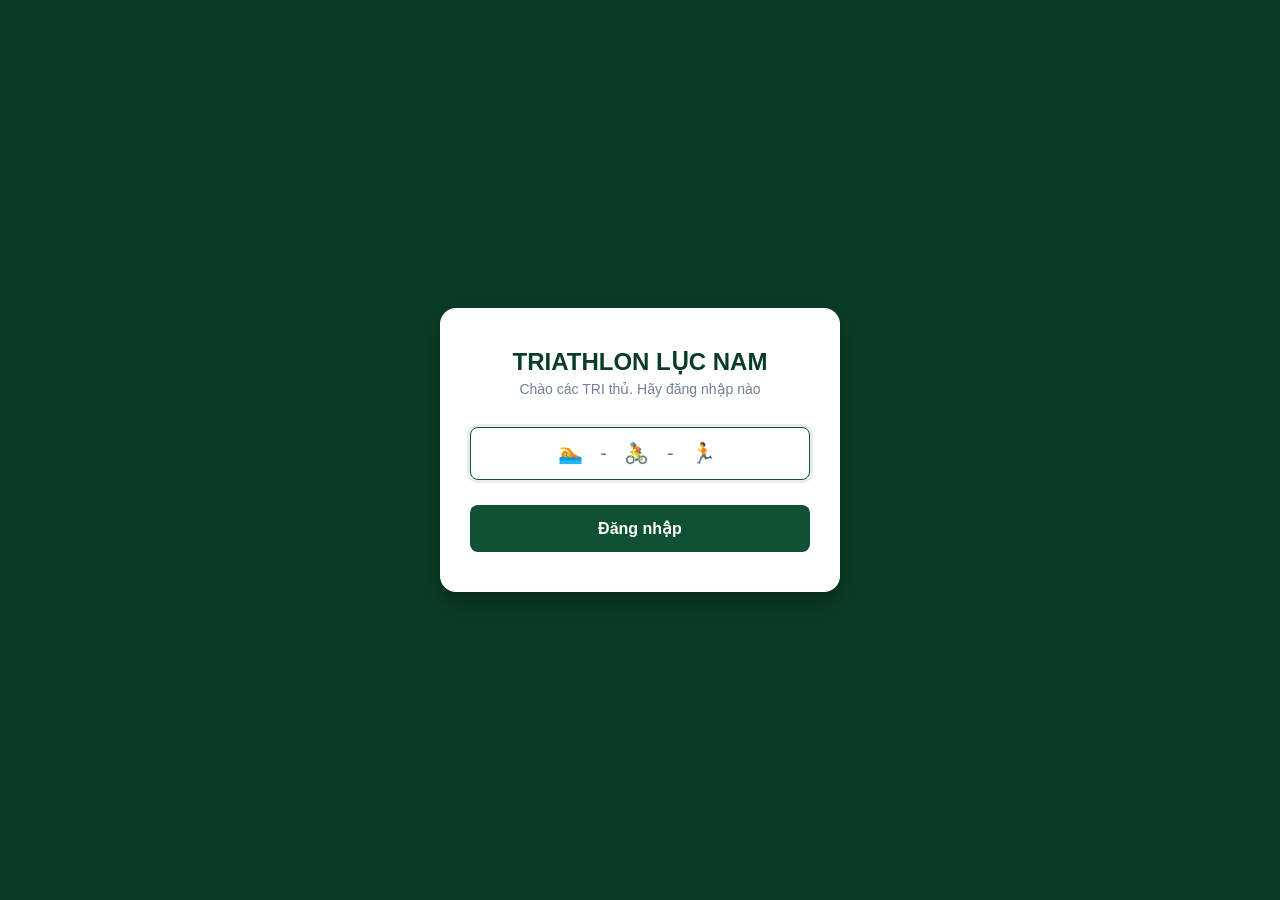
==== admin.html @ 83438c68 "Update admin.html" ====
<!DOCTYPE html>
<html lang="vi">
<head>
    <meta charset="UTF-8">
    <meta name="viewport" content="width=device-width, initial-scale=1.0, maximum-scale=1.0, user-scalable=no">
    <title>Admin Portal - TRIATHLON LỤC NAM</title>
    <link rel="preconnect" href="https://fonts.googleapis.com">
    <link rel="preconnect" href="https://fonts.gstatic.com" crossorigin>
    <link href="https://fonts.googleapis.com/css2?family=Inter:wght@400;500;600;700&display=swap" rel="stylesheet">
    <link rel="stylesheet" href="https://cdnjs.cloudflare.com/ajax/libs/font-awesome/6.4.0/css/all.min.css">
    <link rel="stylesheet" href="css/admin.css">
</head>
<body>

    <div class="app-container animate-fade-in">
        
        <!-- HEADER CỐ ĐỊNH -->
        <header class="app-header">
            <div class="header-left">
                <img src="avatars/TRILN.png" alt="Logo" class="mini-logo">
                <span class="brand-name">TRIATHLON LỤC NAM</span>
            </div>
        </header>

        <main class="app-content">
            
            <div class="admin-card">
                <img src="https://ui-avatars.com/api/?name=Admin&background=0F5132&color=fff&rounded=true" alt="Admin Profile" class="admin-card-avatar" id="adminCardAvatar">
                <div class="admin-card-info">
                    <h3 id="adminName">Đang tải...</h3>
                    <p id="adminCode">Mã số: --</p>
                    <p class="admin-card-date"><i class="fa-solid fa-calendar-day"></i> Ngày: <span id="currentDate">--/--/----</span></p>
                </div>
            </div>

            <section class="dashboard-section">
                <div class="section-title">Thống Kê Tổng Quan</div>
                <div class="stats-grid">
                    <!-- 3 Thẻ Tổng quan -->
                    <div class="stat-card"><div class="stat-card-header">Thành viên</div><div class="stat-card-body" id="statMembers">--</div></div>
                    <div class="stat-card"><div class="stat-card-header">Hôm nay</div><div class="stat-card-body" id="statActivities">--</div></div>
                    <div class="stat-card"><div class="stat-card-header">Tổng Cups</div><div class="stat-card-body" id="statCups">--</div></div>

                    <!-- 3 Thẻ Môn tập -->
                    <div class="stat-card"><div class="stat-card-header">Tổng Bơi</div><div class="stat-card-body" id="statSwim">-- <span>km</span></div></div>
                    <div class="stat-card"><div class="stat-card-header">Tổng Đạp</div><div class="stat-card-body" id="statBike">-- <span>km</span></div></div>
                    <div class="stat-card"><div class="stat-card-header">Tổng Chạy</div><div class="stat-card-body" id="statRun">-- <span>km</span></div></div>

                    <!-- 3 Thẻ Top -->
                    <div class="stat-card"><div class="stat-card-header">Top Bơi</div><div class="stat-card-body"><div id="topSwimName">--</div><div id="topSwimVal">-- km</div></div></div>
                    <div class="stat-card"><div class="stat-card-header">Top Đạp</div><div class="stat-card-body"><div id="topBikeName">--</div><div id="topBikeVal">-- km</div></div></div>
                    <div class="stat-card"><div class="stat-card-header">Top Chạy</div><div class="stat-card-body"><div id="topRunName">--</div><div id="topRunVal">-- km</div></div></div>
                </div>
            </section>
                       
            

            

            <section class="dashboard-section">
                <div class="section-title">Khu vực quản lý</div>
                <div class="management-buttons">
                    <button class="btn-manage" onclick="toggleModal('modalMembers')">
                        <i class="fa-solid fa-address-book"></i> Quản lý thành viên
                    </button>
                    <button class="btn-manage" onclick="toggleModal('modalAddMember')">
                        <i class="fa-solid fa-user-plus"></i> Thêm thành viên mới
                    </button>
                    <button class="btn-manage" onclick="toggleModal('modalResetPin')">
                        <i class="fa-solid fa-key"></i> Đặt lại mã PIN thành viên
                    </button>
               
                    <button class="btn-manage danger" onclick="alert('Tính năng bảo mật dữ liệu!')">
                        <i class="fa-solid fa-trash-can"></i> Xóa dữ liệu tập luyện
                    </button>
                </div>
            </section>
        </main>
        <!-- Đặt đoạn này ngay trước thẻ đóng </div> của app-container -->
        <div class="logout-wrapper" style="padding: 20px;">
            <button id="logoutBtn" class="btn-logout" style="width: 100%; padding: 12px; background: #FFF5F5; color: #C53030; border: 1px solid #FEB2B2; border-radius: 12px; cursor: pointer;">
                <i class="fa-solid fa-power-off"></i> Đăng xuất hệ thống
            </button>
        </div>
        <div class="bottom-spacer" style="height: 20px;"></div>

        <!-- THANH ĐIỀU HƯỚNG ĐỒNG BỘ -->
        <nav class="bottom-nav">
            <a href="member.html" class="nav-item">
                <i class="fa-solid fa-user"></i>
                <span>Cá nhân</span>
            </a>
            <a href="admin.html" class="nav-item active">
                <i class="fa-solid fa-shield-halved"></i>
                <span>ADMIN</span>
            </a>
            <a href="wall.html" class="nav-item">
                <i class="fa-solid fa-medal"></i>
                <span>Thành tích</span>
            </a>
            <a href="https://docs.google.com/spreadsheets/d/1AWZRIlJTNjbVUdLm4X-oItdpyBzfO6kq/edit?gid=996045951#gid=996045951" class="nav-item" target="_blank">
                <i class="fa-solid fa-chart-line"></i>
                <span>Báo cáo</span>
             </a>
            <a href="ranking.html" class="nav-item">
                <i class="fa-solid fa-trophy"></i>
                <span>Xếp hạng</span>
            </a>  
        </nav>

    </div>

    <div id="modalMembers" class="modal-overlay">
        <div class="modal-box">
            <div class="modal-header">
                <h3>Danh sách thành viên</h3>
                <button onclick="toggleModal('modalMembers')">&times;</button>
            </div>
            <div class="modal-body scrollable">
                <div id="membersContainerList">Đang tải dữ liệu...</div>
            </div>
        </div>
    </div>

    <div id="modalAddMember" class="modal-overlay">
        <div class="modal-box">
            <div class="modal-header">
                <h3>Thêm thành viên</h3>
                <button onclick="toggleModal('modalAddMember')">&times;</button>
            </div>
            <div class="modal-body">
                <form id="addMemberForm" class="admin-form">
                    <div class="form-group">
                        <label>Họ tên thành viên</label>
                        <input type="text" id="addName" name="name" required autocomplete="name" placeholder="Ví dụ: NAM">
                    </div>
                    <div class="form-group">
                        <label>Mã PIN đăng nhập (Số)</label>
                        <input type="password" id="addPin" name="password" required autocomplete="new-password" placeholder="Mật khẩu 6 số">
                    </div>
                    <div class="form-group">
                        <label>Vai trò</label>
                        <select id="addRole">
                            <option value="MEMBER">MEMBER</option>
                            <option value="ADMIN">ADMIN</option>
                        </select>
                    </div>
                    <button type="submit" class="btn-submit-form">Thêm Thành viên</button>
                </form>
            </div>
        </div>
    </div>

    <div id="modalResetPin" class="modal-overlay">
        <div class="modal-box">
            <div class="modal-header">
                <h3>Đặt lại mã PIN</h3>
                <button onclick="toggleModal('modalResetPin')">&times;</button>
            </div>
            <div class="modal-body">
                <form id="resetPinForm" class="admin-form">
                    <input type="text" name="username" style="display:none;" aria-hidden="true" autocomplete="username">
                    
                    <div class="form-group">
                        <label>Chọn thành viên</label>
                        <select id="resetUserSelect" required>
                            <option value="">-- Chọn thành viên --</option>
                        </select>
                    </div>
                    <div class="form-group">
                        <label>Mã PIN bảo mật mới</label>
                        <input type="password" id="resetNewPin" pattern="[0-9]*" inputmode="numeric" required autocomplete="new-password" placeholder="Nhập chuỗi số mới">
                    </div>
                    <button type="submit" class="btn-submit-form">Cập Nhật Mã PIN</button>
                </form>
            </div>
        </div>
    </div>

    <div id="modalEditActivity" class="modal-overlay">
        <div class="modal-box">
            <div class="modal-header">
                <h3>Sửa thành tích</h3>
                <button onclick="toggleModal('modalEditActivity')">&times;</button>
            </div>
            <div class="modal-body">
                <form id="editActivityForm" class="admin-form">
                    <input type="hidden" id="editRowIndex">
                    <div class="form-group"><label>Bơi (m)</label><input type="number" id="editSwim" step="1"></div>
                    <div class="form-group"><label>Đạp (km)</label><input type="number" id="editBike" step="0.01"></div>
                    <div class="form-group"><label>Chạy (km)</label><input type="number" id="editRun" step="0.01"></div>
                    <button type="submit" class="btn-submit-form">Cập Nhật Dữ Liệu</button>
                </form>
            </div>
        </div>
    </div>

    <script src="js/api.js"></script>
    <script src="js/admin.js"></script>
</body>
</html>
---- css/admin.css ----
/* ==========================================================================
   RESET & BIẾN MÀU CHỦ ĐẠO (BRANDING)
   ========================================================================== */
:root {
    --primary: #0F5132;
    --dark: #0A3D25;
    --light: #DFF5E8;
    --white: #FFFFFF;
    --background: #F5F7F6;
    --border: #D9E2DC;
    --text-main: #2D3748;
    --text-muted: #718096;
    --danger: #C53030;
}

* {
    margin: 0;
    padding: 0;
    box-sizing: border-box;
    font-family: 'Inter', sans-serif;
    -webkit-tap-highlight-color: transparent;
}

body {
    background-color: #E5E7EB;
    display: flex;
    justify-content: center;
    min-height: 100vh;
}

/* KHUNG GIẢ LẬP MOBILE APP (MAX 430PX) */
.app-container {
    width: 100%;
    max-width: 430px;
    background-color: var(--background);
    min-height: 100vh;
    display: flex;
    flex-direction: column;
    position: relative;
    box-shadow: 0 0 25px rgba(0, 0, 0, 0.1);
    overflow-x: hidden;
    margin: 0 auto; /* Căn giữa màn hình */
}

/* HEADER CỐ ĐỊNH */
.app-header {
    background-color: var(--dark);
    color: var(--white);
    padding: 16px;
    display: flex;
    justify-content: space-between;
    align-items: center;
    position: sticky;
    top: 0;
    z-index: 100;
}

.header-left {
    display: flex;
    align-items: center;
    gap: 10px;
}

.mini-logo {
    width: 24px;
    height: 24px;
    border-radius: 50%;
}

.brand-name {
    font-size: 14px;
    font-weight: 700;
    letter-spacing: 0.5px;
}

#logoutBtn {
    background: none;
    border: none;
    color: var(--white);
    font-size: 16px;
    cursor: pointer;
    opacity: 0.8;
    transition: opacity 0.2s;
}
#logoutBtn:hover { opacity: 1; }


/* SCROLL AREA CONTENT */
.app-content {
    padding: 16px;
    flex: 1;
}
/* CARD THÔNG TIN ADMIN */
/* Sửa phần card chính */
.admin-card {
    background-color: var(--white);
    border: 1px solid var(--border);
    border-radius: 16px;
    padding: 16px;
    display: flex; /* Vẫn giữ flex */
    align-items: center; /* Căn giữa theo chiều dọc */
    gap: 14px; /* Khoảng cách giữa avatar và info */
    box-shadow: 0 4px 12px rgba(0,0,0,0.02);
    margin-bottom: 14px;
}

/* Thêm đoạn này để phần info chiếm không gian còn lại */
.admin-card-info {
    flex: 1;
    min-width: 0; /* Quan trọng: giúp chữ dài không bị tràn hoặc xuống dòng vô lý */
}

/* Đảm bảo h3 không có margin bottom dư thừa nếu có */
.admin-card-info h3 {
    font-size: 16px;
    color: var(--dark);
    font-weight: 700;
    line-height: 1.2;
}

.admin-card-info p {
    font-size: 11px;
    color: var(--text-muted);
    margin-top: 2px;
}

/* Phần thông tin chính trong card */
.admin-card-main {
    display: flex;
    align-items: center;
    gap: 14px;
    border-bottom: 1px solid var(--border);
    padding-bottom: 14px;
    margin-bottom: 12px;
}

.admin-card-avatar {
    width: 52px;
    height: 52px;
    border-radius: 50%;
    object-fit: cover;
    border: 2px solid var(--primary);
}


/* Phần badges trong card */
.admin-card-badges {
    display: grid;
    grid-template-columns: repeat(3, 1fr);
    gap: 8px;
    text-align: center;
}

.admin-card-badge {
    background-color: var(--background);
    padding: 8px 4px;
    border-radius: 8px;
    border: 1px solid var(--border);
}

.admin-card-badge-label {
    font-size: 9px;
    color: var(--text-muted);
    display: block;
    margin-bottom: 2px;
}

.admin-card-badge-value {
    font-size: 13px;
    font-weight: 700;
    color: var(--text-main);
}

.admin-card-badge-value.highlight { color: var(--primary); }
.admin-card-badge-value.amber { color: var(--amber); }

/* KHU VỰC TIÊU ĐỀ SECTION */
.dashboard-section {
    margin-bottom: 35px !important; /* Đảm bảo không dính sát section dưới */
}
.section-title {
    font-size: 15px;
    font-weight: 700;
    color: var(--dark);
    margin-bottom: 12px;
    text-transform: uppercase;
    letter-spacing: 0.3px;
}

/* THỐNG KÊ TỔNG QUAN (LƯỚI 3 CỘT) */
.stats-grid {
    display: grid;
    grid-template-columns: repeat(3, 1fr);
    gap: 8px;
    margin-bottom: 20px;
}

/* Định dạng thẻ card tiêu chuẩn */
.stat-card {
    background: #1e481d;
    padding: 10px 5px;
    border-radius: 12px;
    text-align: center;
    box-shadow: 0 2px 4px rgba(0,0,0,0.05);
    border: 1px solid #f0f0f0;
}


.stat-card:hover { transform: translateY(-2px); }

.stat-card.full-width {
    grid-column: span 3;
}

/* Thêm class mới để chia đôi hàng cho 2 ô */
.stat-card.half-width {
    grid-column: span 1;
}
/* Căn chỉnh lại font chữ cho thẻ Top */
.stat-card-header {
    font-size: 9px;
    font-weight: 600;
    color: #ffffff;
    margin-bottom: 4px;
    text-transform: uppercase;
}

/* Đồng nhất giá trị chính */
.stat-card-body {
    font-size: 13px;
    font-weight: 700;
    color: #ffffff;
}

/* Đồng nhất giá trị phụ (đơn vị hoặc số liệu nhỏ) */

[id$="Val"], .stat-card-body span {
    font-size: 10px !important; /* Size 10px cho các đơn vị tính */
    color: #ffffff;
    font-weight: 500;
}

/* KHU VỰC QUẢN LÝ (LIST NÚT LỚN WIDE LÊN 100%) */
.management-buttons {
    display: flex;
    flex-direction: column;
    gap: 10px;
}

.btn-manage {
    width: 100%;
    background-color: var(--white);
    border: 1px solid var(--primary);
    color: var(--primary);
    padding: 14px 16px;
    border-radius: 12px;
    font-size: 14px;
    font-weight: 600;
    text-align: left;
    display: flex;
    align-items: center;
    gap: 12px;
    cursor: pointer;
    transition: all 0.2s ease;
}

.btn-manage:hover {
    background-color: var(--primary);
    color: var(--white);
}

.btn-manage.danger {
    border-color: var(--danger);
    color: var(--danger);
}
.btn-manage.danger:hover {
    background-color: var(--danger);
    color: var(--white);
}

/* BẢNG XẾP HẠNG THU GỌN */
.ranking-table-container {
    background-color: var(--white);
    border-radius: 12px;
    border: 1px solid var(--border);
    overflow: hidden; /* Cũ: Giữ nguyên để bo góc đẹp */
    
    /* 🛠️ SỬA/THÊM Ở ĐÂY ĐỂ ĐƯỢC 4 NGƯỜI CÓ THANH CUỘN */
    max-height: 180px;    /* Chiều cao vừa khít 1 dòng tiêu đề + 4 dòng dữ liệu */
    overflow-y: auto;     /* Bật thanh cuộn dọc khi danh sách dài hơn 4 người */
    position: relative;   /* Làm mốc định vị cho tiêu đề dính (sticky) */
}

.ranking-table {
    width: 100%;
    border-collapse: collapse;
}

.ranking-table th {
    font-family: 'Inter', sans-serif;
    background-color: #f4f7f6;
    color: var(--dark);
    font-size: 12px;
    font-weight: 600;
    padding: 10px 12px;
    text-align: left;
    
    /* 🛠️ THÊM ĐOẠN NÀY: Để tiêu đề KHÔNG bị cuộn mất khi lướt xuống */
    position: sticky;
    top: 0;
    z-index: 10;
}

.ranking-table td {
    font-family: 'Inter', sans-serif;
    padding: 12px;
    font-size: 12px;
    color: var(--text-main);
    border-bottom: 1px solid var(--background);
}
/* Tùy chỉnh cột Thành viên (nếu nó là cột thứ 2) */
.ranking-table td:nth-child(2) {
    font-weight: 600;        /* Làm chữ đậm hơn để nổi bật tên */
    color: #4e0101;          /* Màu xanh đen đậm, rất sang và dễ đọc */
    font-family: 'Inter', sans-serif;
    text-align: left;        /* Đảm bảo tên luôn căn trái */
    padding-left: 15px;      /* Tạo khoảng cách với đường kẻ bảng */
}

/* Hiệu ứng khi di chuột vào dòng chứa thành viên đó */
.ranking-table tr:hover td:nth-child(2) {
    color: var(--primary);   /* Đổi tên thành viên sang màu chủ đạo khi di chuột vào */
    cursor: pointer;
}

.rank-badge {
    display: inline-block;
    width: 24px;
    height: 24px;
    line-height: 24px;
    text-align: center;
    border-radius: 50%;
    font-weight: 700;
    font-size: 12px;
}
.rank-1 { background-color: #FEF3C7; color: #D97706; }
.rank-2 { background-color: #E2E8F0; color: #475569; }
.rank-3 { background-color: #FFEDD5; color: #C2410C; }

.user-cell {
    display: flex;
    align-items: center;
    gap: 8px;
}
.user-cell img {
    width: 28px;
    height: 28px;
    border-radius: 50%;
    object-fit: cover;
}

.btn-view-more {
    display: block;
    text-align: center;
    margin-top: 10px;
    font-size: 13px;
    font-weight: 600;
    color: var(--primary);
    text-decoration: none;
    padding: 8px;
}

/* HOẠT ĐỘNG GẦN ĐÂY */
/* Trong admin.css */
.activity-list {
    max-height: 400px; /* Độ cao khung chứa danh sách */
    overflow-y: auto;  /* Kích hoạt thanh cuộn dọc */
    padding-right: 5px;
    scrollbar-width: thin;
}

.activity-list::-webkit-scrollbar {
    width: 4px;
}
.activity-list::-webkit-scrollbar-thumb {
    background-color: #CBD5E0;
    border-radius: 10px;
}

/* Tạo khoảng cách cho danh sách */
.activity-item {
    background: #FFFFFF;
    border: 1px solid #EDF2F7; /* Tạo viền mỏng */
    border-radius: 12px;
    padding: 24px 16px;      /* Padding trái/phải 16px giúp chữ không sát lề */
    margin: 0 10px 10px 10px; /* Cách lề trái/phải 10px so với khung cha */
    display: flex;
    justify-content: space-between;
    align-items: center;
    box-shadow: 0 2px 4px rgba(0,0,0,0.02); /* Đổ bóng nhẹ cho chuyên nghiệp */
}

.activity-top {
    display: flex;
    justify-content: space-between;
    font-size: 12px;
    margin-bottom: 6px;
}
.activity-user { font-weight: 700; color: var(--dark); }
.activity-date { color: var(--text-muted); }

.activity-metrics {
    display: flex;
    gap: 12px;
    font-size: 12px;
    color: var(--text-main);
}

/* ĐĂNG XUẤT CUỐI TRANG */
/* --- ĐỊNH DẠNG NÚT ĐĂNG XUẤT (ÉP MÀU CHUẨN) --- */
.btn-logout {
    display: flex !important;
    align-items: center !important;
    justify-content: center !important;
    gap: 8px !important;
    width: 100% !important;
    padding: 14px !important;
    
    /* Ép màu đỏ và màu chữ trắng tuyệt đối, không cho thằng khác ghi đè */
    background-color: #DC2626 !important; 
    color: #ffffff !important;
    
    border: none !important;
    border-radius: 10px !important;
    font-size: 14px !important;
    font-weight: 600 !important;
    cursor: pointer !important;
    margin-top: 24px !important;
    margin-bottom: 40px !important;
    box-sizing: border-box !important;
    transition: all 0.2s ease-in-out !important;
}

/* Hiệu ứng khi di chuột vào */
.btn-logout:hover {
    background-color: #B91C1C !important;
    box-shadow: 0 4px 12px rgba(220, 38, 38, 0.3) !important;
}

/* Hiệu ứng khi bấm vào trên điện thoại */
.btn-logout:active {
    transform: scale(0.98) !important;
    background-color: #991B1B !important;
}

/* ==========================================================================
   HỆ THỐNG POPUP MODAL STYLES
   ========================================================================== */
.modal-overlay {
    position: fixed;
    top: 0;
    left: 0;
    width: 100%;
    height: 100%;
    background-color: rgba(0, 0, 0, 0.5);
    z-index: 1000;
    display: flex;
    justify-content: center;
    align-items: flex-end; /* Trượt modal lên từ đáy như app điện thoại */
    opacity: 0;
    visibility: hidden;
    transition: all 0.3s ease;
}

.modal-overlay.show {
    opacity: 1;
    visibility: visible;
}

.modal-box {
    width: 100%;
    max-width: 430px;
    background-color: var(--white);
    border-top-left-radius: 20px;
    border-top-right-radius: 20px;
    padding: 20px;
    max-height: 80vh;
    display: flex;
    flex-direction: column;
    transform: translateY(100%);
    transition: transform 0.3s ease;
}

.modal-overlay.show .modal-box {
    transform: translateY(0);
}

.modal-header {
    display: flex;
    justify-content: space-between;
    align-items: center;
    margin-bottom: 16px;
    border-bottom: 1px solid var(--border);
    padding-bottom: 10px;
}
.modal-header h3 { color: var(--dark); font-size: 16px; }
.modal-header button { background: none; border: none; font-size: 24px; color: var(--text-muted); cursor: pointer; }

.modal-body.scrollable { overflow-y: auto; }

/* ADMIN FORMS */
.admin-form { display: flex; flex-direction: column; gap: 14px; }
.form-group { display: flex; flex-direction: column; gap: 6px; }
.form-group label { font-size: 12px; font-weight: 600; color: var(--text-main); }
.form-group input, .form-group select {
    padding: 12px;
    border: 1px solid var(--border);
    border-radius: 8px;
    font-size: 14px;
    outline: none;
}
.form-group input:focus, .form-group select:focus { border-color: var(--primary); }
.btn-submit-form {
    background-color: var(--primary);
    color: var(--white);
    padding: 14px;
    border: none;
    border-radius: 8px;
    font-weight: 700;
    cursor: pointer;
    margin-top: 10px;
}

/* SKELETON LOADING EFFECTS */
.skeleton {
    background: linear-gradient(90deg, #EDF2F0 25%, #E1EAE6 50%, #EDF2F0 75%);
    background-size: 200% 100%;
    animation: loadingAnimation 1.5s infinite;
    color: transparent !important;
}
.skeleton span, .skeleton-text { color: transparent !important; }

.skeleton-row td {
    height: 40px;
    background: linear-gradient(90deg, #F5F7F6 25%, #EDF2F0 50%, #F5F7F6 75%);
    background-size: 200% 100%;
    animation: loadingAnimation 1.5s infinite;
}

.skeleton-activity {
    height: 60px;
    background-color: var(--white);
    border-radius: 12px;
    border: 1px solid var(--border);
    position: relative;
    overflow: hidden;
}
.skeleton-activity::after {
    content: ""; display: block; position: absolute; width: 100%; height: 100%;
    background: linear-gradient(90deg, transparent, rgba(237,242,240,0.6), transparent);
    animation: loadingAnimation 1.5s infinite;
}

@keyframes loadingAnimation {
    0% { background-position: 200% 0; }
    100% { background-position: -200% 0; }
}

/* ANIMATION FADE IN */
/* ANIMATION FADE IN */
.animate-fade-in { 
    animation: fadeIn 0.4s ease-out forwards; 
}

@keyframes fadeIn {
    from { opacity: 0; transform: translateY(10px); }
    to { opacity: 1; transform: translateY(0); }
}
/* --- SỬA ĐỔI THANH ĐIỀU HƯỚNG DƯỚI ĐÁY --- */
.bottom-nav {
    position: fixed;
    bottom: 0;
    left: 50%;
    transform: translateX(-50%); /* Dịch lùi về trái đúng 50% chiều rộng để căn giữa */
    width: 100%;
    max-width: 430px; /* Cố định chiều rộng theo container */
    background-color: var(--white);
    border-top: 1px solid var(--border);
    display: flex;
    justify-content: space-around;
    align-items: center;
    padding: 8px 0;
    z-index: 999;
    box-shadow: 0 -4px 10px rgba(0,0,0,0.05);
}

.nav-item {
    flex: 1; /* Mỗi icon chiếm tỉ lệ bằng nhau */
    display: flex;
    flex-direction: column;
    align-items: center;
    text-decoration: none;
    color: var(--text-muted);
    font-size: 10px;
    font-weight: 600;
    flex: 1;
    gap: 3px;
    transition: color 0.2s;
}

.nav-item i {
    font-size: 18px;
}

.nav-item.active {
    color: var(--primary); /* Màu xanh thương hiệu Triathlon Lục Nam */
}

/* Khoảng cách đệm để nội dung không bị che khuất bởi thanh nav */
.bottom-spacer {
    height: 80px; 
    width: 100%;
}
/* Khung chứa chuẩn (Dùng cho cả Bảng xếp hạng & Hoạt động gần đây) */
.admin-card-container {
    background: #ffffff;
    border: 1px solid #EDF2F0; /* Màu viền đồng bộ */
    border-radius: 12px;
    box-shadow: 0 2px 4px rgba(0,0,0,0.05);
    overflow: hidden; /* Cần thiết để bo góc cho nội dung bên trong */
}

/* Khu vực cuộn bên trong (Viewport) */
.scroll-viewport {
    max-height: 250px;       /* Chiều cao cố định */
    overflow-y: auto;        /* Kích hoạt cuộn */
    scrollbar-width: thin;   /* Cho Firefox */
}

/* Tùy chỉnh thanh cuộn cho chuyên nghiệp (Chrome, Safari, Edge) */
.scroll-viewport::-webkit-scrollbar {
    width: 4px;
}
.scroll-viewport::-webkit-scrollbar-thumb {
    background-color: #CBD5E0;
    border-radius: 4px;
}

/* Tinh chỉnh lại style item trong danh sách để không bị sát mép */
.activity-item {
    background: #ffffff;
    border-bottom: 1px solid #F5F7F6; /* Viền ngăn cách nhẹ giữa các dòng */
    padding: 16px;
    display: flex;
    justify-content: space-between;
    align-items: center;
}
.btn-edit-small {
    background: #edf2f7;
    border: none;
    padding: 8px 12px;
    border-radius: 6px;
    color: #4a5568;
    cursor: pointer;
    transition: background 0.2s;
}

.btn-edit-small:hover {
    background: #e2e8f0;
    color: var(--primary);
}
/* Container chứa các ô môn tập */
.stats-row {
    display: flex;       /* Xếp các item nằm ngang */
    gap: 10px;           /* Khoảng cách giữa các ô */
    align-items: center; /* Căn giữa theo chiều dọc */
}

/* Từng ô chỉ số */
.stat-item {
    background: #f7fafc;
    padding: 4px 8px;
    border-radius: 6px;
    font-size: 12px;
    font-weight: 500;
    color: #4a5568;
    min-width: 60px;     /* Đảm bảo các ô có độ rộng tối thiểu để thẳng cột */
    text-align: center;
    border: 1px solid #edf2f7;
}

/* Badge điểm số */
.points-badge {
    font-weight: 700;
    color: #0F5132;
    background-color: #EBF8F2;
    padding: 8px 12px;
    border-radius: 20px;
    font-size: 12px;
    margin-left: auto;   /* Đẩy badge sang phải, nút sửa sát biên */
    margin-right: 10px;
}
.member-item { display: flex; justify-content: space-between; padding: 10px; border-bottom: 1px solid #eee; align-items: center; }
.role-badge { font-size: 10px; padding: 2px 6px; border-radius: 8px; font-weight: bold; }
.role-admin { background: #fee2e2; color: #991b1b; }
.role-member { background: #e2e8f0; color: #475569; }
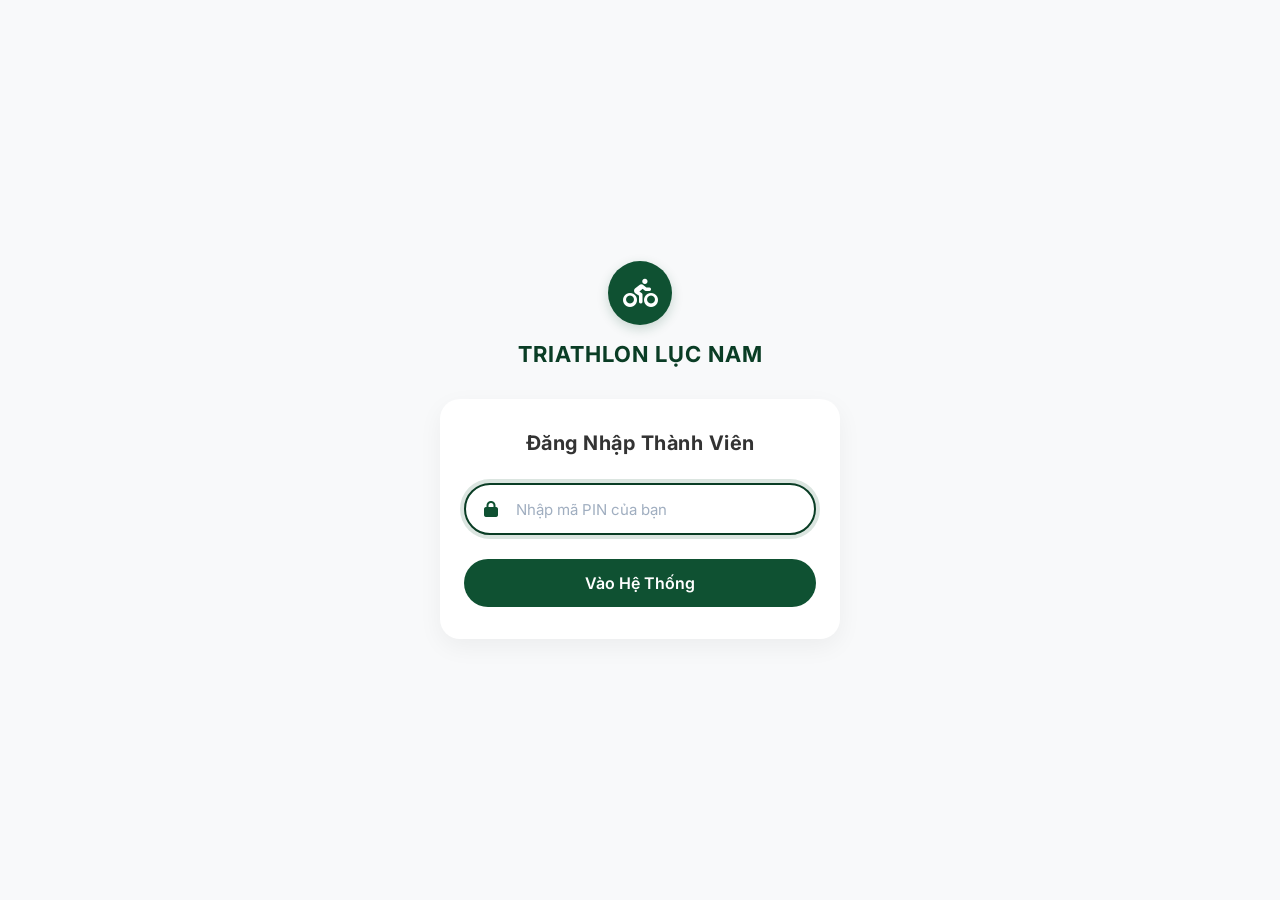
==== commit 55e76a1b: "Update admin.html" ====
--- a/admin.html
+++ b/admin.html
@@ -9,6 +9,11 @@
     <link href="https://fonts.googleapis.com/css2?family=Inter:wght@400;500;600;700&display=swap" rel="stylesheet">
     <link rel="stylesheet" href="https://cdnjs.cloudflare.com/ajax/libs/font-awesome/6.4.0/css/all.min.css">
     <link rel="stylesheet" href="css/admin.css">
+    <!-- Các thẻ meta, font, css cũ của anh -->
+    <link rel="stylesheet" href="css/global.css">
+    
+    <!-- THẺ QUAN TRỌNG ĐỂ ĐỒNG BỘ MÀU -->
+    <link id="dynamic-theme-css" rel="stylesheet" href="">
 </head>
 <body>
 
@@ -197,5 +202,60 @@
 
     <script src="js/api.js"></script>
     <script src="js/admin.js"></script>
+    <script>
+        document.addEventListener("DOMContentLoaded", () => {
+            // Tự động nạp theme đã lưu cho mọi file HTML ngay khi mở lên
+            const savedTheme = localStorage.getItem('app_theme');
+            if (savedTheme) {
+                loadThemeCss(savedTheme);
+            }
+
+            // Xử lý bật/tắt menu chấm màu sổ xuống (nếu trang đó có nút đổi màu)
+            const themeBtn = document.getElementById('themeSwitcherBtn');
+            const themeDropdown = document.getElementById('themeDropdown');
+
+            if (themeBtn && themeDropdown) {
+                themeBtn.addEventListener('click', (e) => {
+                    e.stopPropagation();
+                    themeDropdown.classList.toggle('show');
+                });
+
+                document.addEventListener('click', () => {
+                    themeDropdown.classList.remove('show');
+                });
+                
+                themeDropdown.addEventListener('click', (e) => {
+                    e.stopPropagation();
+                });
+            }
+        });
+
+        // Hàm thay đổi, lưu trữ và đồng bộ hóa cho toàn bộ các trang HTML khác
+        function setTheme(themeName) {
+            localStorage.setItem('app_theme', themeName);
+            loadThemeCss(themeName);
+            
+            const dropdown = document.getElementById('themeDropdown');
+            if (dropdown) dropdown.classList.remove('show');
+        }
+
+        // Hàm thực thi chèn link CSS tương ứng vào thẻ <head>
+        function loadThemeCss(themeName) {
+            let themeLink = document.getElementById('dynamic-theme-css');
+            
+            if (!themeLink) {
+                themeLink = document.createElement('link');
+                themeLink.id = 'dynamic-theme-css';
+                themeLink.rel = 'stylesheet';
+                document.head.appendChild(themeLink);
+            }
+
+            if (themeName === 'default') {
+                themeLink.href = '';
+            } else {
+                themeLink.href = `css/${themeName}.css`;
+            }
+        }
+    </script>
 </body>
 </html>
--- a/css/admin.css
+++ b/css/admin.css
@@ -1,16 +1,17 @@
-/* ==========================================================================
-   RESET & BIẾN MÀU CHỦ ĐẠO (BRANDING)
-   ========================================================================== */
 :root {
-    --primary: #0F5132;
-    --dark: #0A3D25;
-    --light: #DFF5E8;
+    --primary: #059669;       /* Xanh ngọc lục bảo hiện đại, sang trọng hơn */
+    --primary-hover: #047857;
+    --dark: #064E3B;          /* Xanh đậm chuyên sâu cho header/brand */
+    --light: #ECFDF5;         /* Nền sáng tinh khiết mang sắc xanh nhẹ */
     --white: #FFFFFF;
-    --background: #F5F7F6;
-    --border: #D9E2DC;
-    --text-main: #2D3748;
-    --text-muted: #718096;
-    --danger: #C53030;
+    --background: #F8FAFC;    /* Nền tổng thể xám sáng hiện đại (Tailwind slate-50) */
+    --border: #E2E8F0;        /* Viền mảnh tinh tế */
+    --text-main: #1E293B;     /* Chữ chính đậm nét, dễ đọc (Slate-800) */
+    --text-muted: #64748B;    /* Chữ phụ nhạt hơn (Slate-500) */
+    --danger: #EF4444;        /* Đỏ cảnh báo hiện đại */
+    --danger-hover: #DC2626;
+    --amber: #F59E0B;         /* Vàng hổ phách nổi bật cho huy chương/cup */
+    --card-shadow: 0 4px 20px -2px rgba(0, 0, 0, 0.05), 0 2px 6px -1px rgba(0, 0, 0, 0.03);
 }
 
 * {
@@ -22,7 +23,7 @@
 }
 
 body {
-    background-color: #E5E7EB;
+    background-color: #CBD5E1;
     display: flex;
     justify-content: center;
     min-height: 100vh;
@@ -37,38 +38,41 @@
     display: flex;
     flex-direction: column;
     position: relative;
-    box-shadow: 0 0 25px rgba(0, 0, 0, 0.1);
+    box-shadow: 0 0 40px rgba(0, 0, 0, 0.15);
     overflow-x: hidden;
-    margin: 0 auto; /* Căn giữa màn hình */
-}
-
-/* HEADER CỐ ĐỊNH */
+    margin: 0 auto;
+}
+
+/* HEADER CỐ ĐỊNH HIỆN ĐẠI */
 .app-header {
-    background-color: var(--dark);
+    background: linear-gradient(135deg, var(--dark), #065F46);
     color: var(--white);
-    padding: 16px;
+    padding: 18px 20px;
     display: flex;
     justify-content: space-between;
     align-items: center;
     position: sticky;
     top: 0;
     z-index: 100;
+    box-shadow: 0 4px 12px rgba(6, 78, 59, 0.15);
 }
 
 .header-left {
     display: flex;
     align-items: center;
-    gap: 10px;
+    gap: 12px;
 }
 
 .mini-logo {
-    width: 24px;
-    height: 24px;
+    width: 30px;
+    height: 30px;
     border-radius: 50%;
+    object-fit: cover;
+    border: 2px solid rgba(255, 255, 255, 0.3);
 }
 
 .brand-name {
-    font-size: 14px;
+    font-size: 15px;
     font-weight: 700;
     letter-spacing: 0.5px;
 }
@@ -84,48 +88,58 @@
 }
 #logoutBtn:hover { opacity: 1; }
 
-
 /* SCROLL AREA CONTENT */
 .app-content {
     padding: 16px;
     flex: 1;
 }
-/* CARD THÔNG TIN ADMIN */
-/* Sửa phần card chính */
-.admin-card {
+
+/* CARD THÔNG TIN ADMIN & PROFILE */
+.admin-card, .profile-card {
     background-color: var(--white);
     border: 1px solid var(--border);
-    border-radius: 16px;
-    padding: 16px;
-    display: flex; /* Vẫn giữ flex */
-    align-items: center; /* Căn giữa theo chiều dọc */
-    gap: 14px; /* Khoảng cách giữa avatar và info */
-    box-shadow: 0 4px 12px rgba(0,0,0,0.02);
-    margin-bottom: 14px;
-}
-
-/* Thêm đoạn này để phần info chiếm không gian còn lại */
+    border-radius: 20px;
+    padding: 18px;
+    display: flex;
+    align-items: center;
+    gap: 16px;
+    box-shadow: var(--card-shadow);
+    margin-bottom: 16px;
+    transition: transform 0.2s;
+}
+
+.admin-card:hover {
+    transform: translateY(-2px);
+}
+
 .admin-card-info {
     flex: 1;
-    min-width: 0; /* Quan trọng: giúp chữ dài không bị tràn hoặc xuống dòng vô lý */
-}
-
-/* Đảm bảo h3 không có margin bottom dư thừa nếu có */
-.admin-card-info h3 {
-    font-size: 16px;
-    color: var(--dark);
-    font-weight: 700;
-    line-height: 1.2;
-}
-
-.admin-card-info p {
-    font-size: 11px;
+    min-width: 0;
+}
+
+.admin-card-info h3, .profile-info h3 {
+    font-size: 17px;
+    color: var(--text-main);
+    font-weight: 700;
+    line-height: 1.3;
+}
+
+.admin-card-info p, .profile-info p {
+    font-size: 12px;
     color: var(--text-muted);
-    margin-top: 2px;
-}
-
-/* Phần thông tin chính trong card */
-.admin-card-main {
+    margin-top: 3px;
+}
+
+.admin-card-date {
+    display: flex;
+    align-items: center;
+    gap: 6px;
+    color: var(--primary) !important;
+    font-weight: 500;
+    margin-top: 6px !important;
+}
+
+.admin-card-main, .profile-main {
     display: flex;
     align-items: center;
     gap: 14px;
@@ -134,113 +148,105 @@
     margin-bottom: 12px;
 }
 
-.admin-card-avatar {
-    width: 52px;
-    height: 52px;
+.admin-card-avatar, .profile-avatar {
+    width: 60px;
+    height: 60px;
     border-radius: 50%;
     object-fit: cover;
-    border: 2px solid var(--primary);
-}
-
-
-/* Phần badges trong card */
-.admin-card-badges {
-    display: grid;
-    grid-template-columns: repeat(3, 1fr);
-    gap: 8px;
-    text-align: center;
-}
-
-.admin-card-badge {
-    background-color: var(--background);
-    padding: 8px 4px;
-    border-radius: 8px;
-    border: 1px solid var(--border);
-}
-
-.admin-card-badge-label {
-    font-size: 9px;
-    color: var(--text-muted);
-    display: block;
-    margin-bottom: 2px;
-}
-
-.admin-card-badge-value {
-    font-size: 13px;
-    font-weight: 700;
-    color: var(--text-main);
-}
-
-.admin-card-badge-value.highlight { color: var(--primary); }
-.admin-card-badge-value.amber { color: var(--amber); }
+    border: 3px solid var(--light);
+    box-shadow: 0 4px 10px rgba(5, 150, 105, 0.2);
+}
 
 /* KHU VỰC TIÊU ĐỀ SECTION */
 .dashboard-section {
-    margin-bottom: 35px !important; /* Đảm bảo không dính sát section dưới */
-}
+    margin-bottom: 22px;
+}
+
 .section-title {
-    font-size: 15px;
+    font-size: 14px;
     font-weight: 700;
     color: var(--dark);
     margin-bottom: 12px;
     text-transform: uppercase;
-    letter-spacing: 0.3px;
-}
-
-/* THỐNG KÊ TỔNG QUAN (LƯỚI 3 CỘT) */
+    letter-spacing: 0.8px;
+    display: flex;
+    align-items: center;
+    gap: 8px;
+}
+
+.section-title::before {
+    content: '';
+    display: inline-block;
+    width: 4px;
+    height: 14px;
+    background-color: var(--primary);
+    border-radius: 2px;
+}
+
+/* THỐNG KÊ TỔNG QUAN (LƯỚI 3 CỘT) MÀU SẮC THÔNG MINH */
 .stats-grid {
     display: grid;
     grid-template-columns: repeat(3, 1fr);
-    gap: 8px;
-    margin-bottom: 20px;
-}
-
-/* Định dạng thẻ card tiêu chuẩn */
+    gap: 10px;
+    margin-bottom: 10px;
+}
+
 .stat-card {
-    background: #1e481d;
-    padding: 10px 5px;
-    border-radius: 12px;
+    background: var(--white);
+    padding: 12px 8px;
+    border-radius: 14px;
     text-align: center;
-    box-shadow: 0 2px 4px rgba(0,0,0,0.05);
-    border: 1px solid #f0f0f0;
-}
-
-
-.stat-card:hover { transform: translateY(-2px); }
-
-.stat-card.full-width {
-    grid-column: span 3;
-}
-
-/* Thêm class mới để chia đôi hàng cho 2 ô */
-.stat-card.half-width {
-    grid-column: span 1;
-}
-/* Căn chỉnh lại font chữ cho thẻ Top */
+    box-shadow: var(--card-shadow);
+    border: 1px solid var(--border);
+    transition: all 0.2s ease;
+    display: flex;
+    flex-direction: column;
+    justify-content: center;
+}
+
+.stat-card:hover { 
+    transform: translateY(-3px); 
+    border-color: var(--primary);
+}
+
+.stat-card.full-width { grid-column: span 3; }
+.stat-card.half-width { grid-column: span 1; }
+
 .stat-card-header {
-    font-size: 9px;
+    font-size: 10px;
     font-weight: 600;
-    color: #ffffff;
-    margin-bottom: 4px;
+    color: var(--text-muted);
+    margin-bottom: 6px;
     text-transform: uppercase;
-}
-
-/* Đồng nhất giá trị chính */
+    letter-spacing: 0.3px;
+}
+
 .stat-card-body {
-    font-size: 13px;
-    font-weight: 700;
-    color: #ffffff;
-}
-
-/* Đồng nhất giá trị phụ (đơn vị hoặc số liệu nhỏ) */
+    font-size: 15px;
+    font-weight: 700;
+    color: var(--dark);
+    line-height: 1.2;
+}
 
 [id$="Val"], .stat-card-body span {
-    font-size: 10px !important; /* Size 10px cho các đơn vị tính */
-    color: #ffffff;
-    font-weight: 500;
-}
-
-/* KHU VỰC QUẢN LÝ (LIST NÚT LỚN WIDE LÊN 100%) */
+    font-size: 11px !important;
+    color: var(--text-muted) !important;
+    font-weight: 600;
+}
+
+/* Tùy chỉnh riêng cho các thẻ Top tên người dẫn đầu */
+[id$="Name"] {
+    font-size: 12px;
+    font-weight: 700;
+    color: var(--primary);
+    white-space: nowrap;
+    overflow: hidden;
+    text-overflow: ellipsis;
+    max-width: 100px;
+    margin: 0 auto;
+}
+
+/* KHU VỰC QUẢN LÝ & NÚT BẤM */
 .management-buttons {
     display: flex;
     flex-direction: column;
@@ -250,45 +256,68 @@
 .btn-manage {
     width: 100%;
     background-color: var(--white);
-    border: 1px solid var(--primary);
-    color: var(--primary);
-    padding: 14px 16px;
-    border-radius: 12px;
+    border: 1px solid var(--border);
+    color: var(--text-main);
+    padding: 15px 18px;
+    border-radius: 14px;
     font-size: 14px;
     font-weight: 600;
     text-align: left;
     display: flex;
     align-items: center;
-    gap: 12px;
+    gap: 14px;
     cursor: pointer;
+    box-shadow: var(--card-shadow);
     transition: all 0.2s ease;
 }
 
+.btn-manage i {
+    font-size: 16px;
+    color: var(--primary);
+    width: 20px;
+    text-align: center;
+}
+
 .btn-manage:hover {
-    background-color: var(--primary);
-    color: var(--white);
+    background-color: var(--light);
+    border-color: var(--primary);
+    color: var(--dark);
+    transform: translateX(4px);
 }
 
 .btn-manage.danger {
+    border-color: #FED7D7;
+    color: var(--danger);
+}
+
+.btn-manage.danger i {
+    color: var(--danger);
+}
+
+.btn-manage.danger:hover {
+    background-color: #FFF5F5;
     border-color: var(--danger);
-    color: var(--danger);
-}
-.btn-manage.danger:hover {
-    background-color: var(--danger);
-    color: var(--white);
+    color: var(--danger-hover);
 }
 
 /* BẢNG XẾP HẠNG THU GỌN */
 .ranking-table-container {
     background-color: var(--white);
-    border-radius: 12px;
-    border: 1px solid var(--border);
-    overflow: hidden; /* Cũ: Giữ nguyên để bo góc đẹp */
-    
-    /* 🛠️ SỬA/THÊM Ở ĐÂY ĐỂ ĐƯỢC 4 NGƯỜI CÓ THANH CUỘN */
-    max-height: 180px;    /* Chiều cao vừa khít 1 dòng tiêu đề + 4 dòng dữ liệu */
-    overflow-y: auto;     /* Bật thanh cuộn dọc khi danh sách dài hơn 4 người */
-    position: relative;   /* Làm mốc định vị cho tiêu đề dính (sticky) */
+    border-radius: 16px;
+    border: 1px solid var(--border);
+    max-height: 200px !important;
+    overflow-y: auto !important;
+    position: relative;
+    box-shadow: var(--card-shadow);
+    scrollbar-width: thin;
+}
+
+.ranking-table-container::-webkit-scrollbar {
+    width: 4px;
+}
+.ranking-table-container::-webkit-scrollbar-thumb {
+    background-color: var(--border);
+    border-radius: 10px;
 }
 
 .ranking-table {
@@ -298,126 +327,191 @@
 
 .ranking-table th {
     font-family: 'Inter', sans-serif;
-    background-color: #f4f7f6;
-    color: var(--dark);
-    font-size: 12px;
-    font-weight: 600;
-    padding: 10px 12px;
+    background-color: #F1F5F9;
+    color: var(--text-muted);
+    font-size: 11px;
+    font-weight: 700;
+    padding: 12px;
     text-align: left;
-    
-    /* 🛠️ THÊM ĐOẠN NÀY: Để tiêu đề KHÔNG bị cuộn mất khi lướt xuống */
     position: sticky;
     top: 0;
     z-index: 10;
+    text-transform: uppercase;
 }
 
 .ranking-table td {
     font-family: 'Inter', sans-serif;
     padding: 12px;
-    font-size: 12px;
+    font-size: 13px;
     color: var(--text-main);
     border-bottom: 1px solid var(--background);
 }
-/* Tùy chỉnh cột Thành viên (nếu nó là cột thứ 2) */
+
 .ranking-table td:nth-child(2) {
-    font-weight: 600;        /* Làm chữ đậm hơn để nổi bật tên */
-    color: #4e0101;          /* Màu xanh đen đậm, rất sang và dễ đọc */
-    font-family: 'Inter', sans-serif;
-    text-align: left;        /* Đảm bảo tên luôn căn trái */
-    padding-left: 15px;      /* Tạo khoảng cách với đường kẻ bảng */
-}
-
-/* Hiệu ứng khi di chuột vào dòng chứa thành viên đó */
-.ranking-table tr:hover td:nth-child(2) {
-    color: var(--primary);   /* Đổi tên thành viên sang màu chủ đạo khi di chuột vào */
-    cursor: pointer;
+    font-weight: 600;
+    color: var(--text-main);
+    text-align: left;
+}
+
+.ranking-table tr:hover td {
+    background-color: var(--light);
 }
 
 .rank-badge {
     display: inline-block;
-    width: 24px;
-    height: 24px;
-    line-height: 24px;
+    width: 26px;
+    height: 26px;
+    line-height: 26px;
     text-align: center;
     border-radius: 50%;
     font-weight: 700;
     font-size: 12px;
 }
-.rank-1 { background-color: #FEF3C7; color: #D97706; }
-.rank-2 { background-color: #E2E8F0; color: #475569; }
+.rank-1 { background-color: #FEF3C7; color: #D97706; box-shadow: 0 2px 6px rgba(217, 119, 6, 0.2); }
+.rank-2 { background-color: #F1F5F9; color: #475569; }
 .rank-3 { background-color: #FFEDD5; color: #C2410C; }
 
-.user-cell {
-    display: flex;
+/* HOẠT ĐỘNG GẦN ĐÂY & CONTAINER CHUNG */
+.admin-card-container {
+    background: var(--white);
+    border: 1px solid var(--border);
+    border-radius: 16px;
+    box-shadow: var(--card-shadow);
+    overflow: hidden;
+}
+
+.scroll-viewport, .history-list {
+    max-height: 190px !important;
+    min-height: 190px !important;
+    overflow-y: auto !important;
+    padding-right: 4px;
+    scrollbar-width: thin;
+}
+
+.activity-item, .history-item {
+    background: var(--white);
+    border-bottom: 1px solid var(--border);
+    padding: 14px 16px;
+    display: flex;
+    justify-content: space-between;
+    align-items: center;
+    transition: background 0.2s;
+}
+
+.activity-item:hover {
+    background-color: var(--light);
+}
+
+.activity-top {
+    display: flex;
+    justify-content: space-between;
+    font-size: 12px;
+    margin-bottom: 4px;
+}
+.activity-user { font-weight: 700; color: var(--dark); }
+.activity-date { color: var(--text-muted); font-size: 11px; }
+
+/* FORM VÀ NHẬP LIỆU */
+.styled-form, .admin-form {
+    background-color: var(--white);
+    border: 1px solid var(--border);
+    border-radius: 16px;
+    padding: 18px;
+    display: flex;
+    flex-direction: column;
+    gap: 14px;
+    box-shadow: var(--card-shadow);
+}
+
+.input-group, .form-group {
+    display: flex;
+    flex-direction: column;
+    gap: 6px;
+}
+
+.input-group label, .form-group label {
+    font-size: 12px;
+    font-weight: 700;
+    color: var(--text-main);
+}
+
+.input-group input, .form-group input, .form-group select {
+    width: 100%;
+    padding: 12px 14px;
+    border: 1px solid var(--border);
+    border-radius: 12px;
+    font-size: 14px;
+    outline: none;
+    color: var(--text-main);
+    background-color: var(--background);
+    transition: all 0.2s;
+}
+
+.input-group input:focus, .form-group input:focus, .form-group select:focus {
+    border-color: var(--primary);
+    background-color: var(--white);
+    box-shadow: 0 0 0 3px rgba(5, 150, 105, 0.15);
+}
+
+.submit-btn, .btn-submit-form {
+    width: 100%;
+    background-color: var(--primary);
+    color: var(--white);
+    border: none;
+    padding: 14px;
+    border-radius: 12px;
+    font-size: 14px;
+    font-weight: 700;
+    cursor: pointer;
+    display: flex;
+    justify-content: center;
     align-items: center;
     gap: 8px;
-}
-.user-cell img {
-    width: 28px;
-    height: 28px;
-    border-radius: 50%;
-    object-fit: cover;
-}
-
-.btn-view-more {
-    display: block;
-    text-align: center;
-    margin-top: 10px;
+    margin-top: 6px;
+    box-shadow: 0 4px 12px rgba(5, 150, 105, 0.25);
+    transition: all 0.2s;
+}
+.submit-btn:hover, .btn-submit-form:hover { 
+    background-color: var(--primary-hover); 
+    transform: translateY(-1px);
+}
+
+/* TAB CHUYỂN ĐỔI */
+.tab-navigation {
+    display: flex;
+    gap: 6px;
+    margin-bottom: 14px;
+    background: var(--white);
+    padding: 6px;
+    border: 1px solid var(--border);
+    border-radius: 16px;
+    box-shadow: var(--card-shadow);
+}
+
+.tab-btn {
+    flex: 1;
+    padding: 10px;
     font-size: 13px;
     font-weight: 600;
-    color: var(--primary);
-    text-decoration: none;
-    padding: 8px;
-}
-
-/* HOẠT ĐỘNG GẦN ĐÂY */
-/* Trong admin.css */
-.activity-list {
-    max-height: 400px; /* Độ cao khung chứa danh sách */
-    overflow-y: auto;  /* Kích hoạt thanh cuộn dọc */
-    padding-right: 5px;
-    scrollbar-width: thin;
-}
-
-.activity-list::-webkit-scrollbar {
-    width: 4px;
-}
-.activity-list::-webkit-scrollbar-thumb {
-    background-color: #CBD5E0;
-    border-radius: 10px;
-}
-
-/* Tạo khoảng cách cho danh sách */
-.activity-item {
-    background: #FFFFFF;
-    border: 1px solid #EDF2F7; /* Tạo viền mỏng */
+    cursor: pointer;
     border-radius: 12px;
-    padding: 24px 16px;      /* Padding trái/phải 16px giúp chữ không sát lề */
-    margin: 0 10px 10px 10px; /* Cách lề trái/phải 10px so với khung cha */
-    display: flex;
-    justify-content: space-between;
-    align-items: center;
-    box-shadow: 0 2px 4px rgba(0,0,0,0.02); /* Đổ bóng nhẹ cho chuyên nghiệp */
-}
-
-.activity-top {
-    display: flex;
-    justify-content: space-between;
-    font-size: 12px;
-    margin-bottom: 6px;
-}
-.activity-user { font-weight: 700; color: var(--dark); }
-.activity-date { color: var(--text-muted); }
-
-.activity-metrics {
-    display: flex;
-    gap: 12px;
-    font-size: 12px;
-    color: var(--text-main);
-}
-
-/* ĐĂNG XUẤT CUỐI TRANG */
-/* --- ĐỊNH DẠNG NÚT ĐĂNG XUẤT (ÉP MÀU CHUẨN) --- */
+    border: none;
+    transition: all 0.2s ease-in-out;
+    background: transparent;
+    color: var(--text-muted);
+}
+
+.tab-btn.active {
+    background-color: var(--primary) !important;
+    color: var(--white) !important;
+    box-shadow: 0 4px 12px rgba(5, 150, 105, 0.3);
+}
+
+/* NÚT ĐĂNG XUẤT CUỐI TRANG */
+.logout-wrapper {
+    padding: 0 16px;
+}
+
 .btn-logout {
     display: flex !important;
     align-items: center !important;
@@ -425,51 +519,41 @@
     gap: 8px !important;
     width: 100% !important;
     padding: 14px !important;
-    
-    /* Ép màu đỏ và màu chữ trắng tuyệt đối, không cho thằng khác ghi đè */
-    background-color: #DC2626 !important; 
-    color: #ffffff !important;
-    
-    border: none !important;
-    border-radius: 10px !important;
+    background-color: #FEF2F2 !important; 
+    color: var(--danger) !important;
+    border: 1px solid #FECACA !important;
+    border-radius: 14px !important;
     font-size: 14px !important;
-    font-weight: 600 !important;
+    font-weight: 700 !important;
     cursor: pointer !important;
-    margin-top: 24px !important;
-    margin-bottom: 40px !important;
-    box-sizing: border-box !important;
+    margin-top: 10px !important;
+    margin-bottom: 24px !important;
     transition: all 0.2s ease-in-out !important;
 }
 
-/* Hiệu ứng khi di chuột vào */
 .btn-logout:hover {
-    background-color: #B91C1C !important;
-    box-shadow: 0 4px 12px rgba(220, 38, 38, 0.3) !important;
-}
-
-/* Hiệu ứng khi bấm vào trên điện thoại */
-.btn-logout:active {
-    transform: scale(0.98) !important;
-    background-color: #991B1B !important;
-}
-
-/* ==========================================================================
-   HỆ THỐNG POPUP MODAL STYLES
-   ========================================================================== */
+    background-color: var(--danger) !important;
+    color: var(--white) !important;
+    border-color: var(--danger) !important;
+    box-shadow: 0 4px 12px rgba(239, 68, 68, 0.25) !important;
+}
+
+/* HỆ THỐNG POPUP MODAL STYLES */
 .modal-overlay {
     position: fixed;
     top: 0;
     left: 0;
     width: 100%;
     height: 100%;
-    background-color: rgba(0, 0, 0, 0.5);
+    background-color: rgba(15, 23, 42, 0.6);
+    backdrop-filter: blur(4px);
     z-index: 1000;
     display: flex;
     justify-content: center;
-    align-items: flex-end; /* Trượt modal lên từ đáy như app điện thoại */
+    align-items: flex-end;
     opacity: 0;
     visibility: hidden;
-    transition: all 0.3s ease;
+    transition: all 0.3s cubic-bezier(0.16, 1, 0.3, 1);
 }
 
 .modal-overlay.show {
@@ -481,14 +565,15 @@
     width: 100%;
     max-width: 430px;
     background-color: var(--white);
-    border-top-left-radius: 20px;
-    border-top-right-radius: 20px;
-    padding: 20px;
-    max-height: 80vh;
+    border-top-left-radius: 24px;
+    border-top-right-radius: 24px;
+    padding: 22px;
+    max-height: 85vh;
     display: flex;
     flex-direction: column;
     transform: translateY(100%);
-    transition: transform 0.3s ease;
+    transition: transform 0.3s cubic-bezier(0.16, 1, 0.3, 1);
+    box-shadow: 0 -10px 30px rgba(0, 0, 0, 0.15);
 }
 
 .modal-overlay.show .modal-box {
@@ -501,101 +586,71 @@
     align-items: center;
     margin-bottom: 16px;
     border-bottom: 1px solid var(--border);
-    padding-bottom: 10px;
-}
-.modal-header h3 { color: var(--dark); font-size: 16px; }
-.modal-header button { background: none; border: none; font-size: 24px; color: var(--text-muted); cursor: pointer; }
-
-.modal-body.scrollable { overflow-y: auto; }
-
-/* ADMIN FORMS */
-.admin-form { display: flex; flex-direction: column; gap: 14px; }
-.form-group { display: flex; flex-direction: column; gap: 6px; }
-.form-group label { font-size: 12px; font-weight: 600; color: var(--text-main); }
-.form-group input, .form-group select {
-    padding: 12px;
-    border: 1px solid var(--border);
-    border-radius: 8px;
-    font-size: 14px;
-    outline: none;
-}
-.form-group input:focus, .form-group select:focus { border-color: var(--primary); }
-.btn-submit-form {
-    background-color: var(--primary);
-    color: var(--white);
-    padding: 14px;
-    border: none;
-    border-radius: 8px;
-    font-weight: 700;
-    cursor: pointer;
-    margin-top: 10px;
-}
+    padding-bottom: 12px;
+}
+.modal-header h3 { color: var(--dark); font-size: 16px; font-weight: 700; }
+.modal-header button { 
+    background: var(--background); 
+    border: none; 
+    width: 32px; 
+    height: 32px; 
+    border-radius: 50%;
+    display: flex;
+    align-items: center;
+    justify-content: center;
+    font-size: 18px; 
+    color: var(--text-muted); 
+    cursor: pointer; 
+    transition: background 0.2s;
+}
+.modal-header button:hover { background: var(--border); color: var(--text-main); }
+.modal-body.scrollable { overflow-y: auto; padding-right: 4px; }
 
 /* SKELETON LOADING EFFECTS */
 .skeleton {
-    background: linear-gradient(90deg, #EDF2F0 25%, #E1EAE6 50%, #EDF2F0 75%);
+    background: linear-gradient(90deg, #F1F5F9 25%, #E2E8F0 50%, #F1F5F9 75%);
     background-size: 200% 100%;
     animation: loadingAnimation 1.5s infinite;
     color: transparent !important;
 }
 .skeleton span, .skeleton-text { color: transparent !important; }
 
-.skeleton-row td {
-    height: 40px;
-    background: linear-gradient(90deg, #F5F7F6 25%, #EDF2F0 50%, #F5F7F6 75%);
-    background-size: 200% 100%;
-    animation: loadingAnimation 1.5s infinite;
-}
-
-.skeleton-activity {
-    height: 60px;
-    background-color: var(--white);
-    border-radius: 12px;
-    border: 1px solid var(--border);
-    position: relative;
-    overflow: hidden;
-}
-.skeleton-activity::after {
-    content: ""; display: block; position: absolute; width: 100%; height: 100%;
-    background: linear-gradient(90deg, transparent, rgba(237,242,240,0.6), transparent);
-    animation: loadingAnimation 1.5s infinite;
-}
-
 @keyframes loadingAnimation {
     0% { background-position: 200% 0; }
     100% { background-position: -200% 0; }
 }
 
 /* ANIMATION FADE IN */
-/* ANIMATION FADE IN */
 .animate-fade-in { 
-    animation: fadeIn 0.4s ease-out forwards; 
+    animation: fadeIn 0.35s cubic-bezier(0.16, 1, 0.3, 1) forwards; 
 }
 
 @keyframes fadeIn {
-    from { opacity: 0; transform: translateY(10px); }
-    to { opacity: 1; transform: translateY(0); }
-}
-/* --- SỬA ĐỔI THANH ĐIỀU HƯỚNG DƯỚI ĐÁY --- */
+    from { opacity: 0; transform: scale(0.98) translateY(6px); }
+    to { opacity: 1; transform: scale(1) translateY(0); }
+}
+
+/* THANH ĐIỀU HƯỚNG DƯỚI ĐÁY (BOTTOM NAVIGATION) */
 .bottom-nav {
     position: fixed;
     bottom: 0;
     left: 50%;
-    transform: translateX(-50%); /* Dịch lùi về trái đúng 50% chiều rộng để căn giữa */
-    width: 100%;
-    max-width: 430px; /* Cố định chiều rộng theo container */
-    background-color: var(--white);
+    transform: translateX(-50%);
+    width: 100%;
+    max-width: 430px;
+    background-color: rgba(255, 255, 255, 0.95);
+    backdrop-filter: blur(10px);
     border-top: 1px solid var(--border);
     display: flex;
     justify-content: space-around;
     align-items: center;
-    padding: 8px 0;
+    padding: 8px 4px 12px 4px;
     z-index: 999;
-    box-shadow: 0 -4px 10px rgba(0,0,0,0.05);
+    box-shadow: 0 -8px 20px rgba(0, 0, 0, 0.06);
 }
 
 .nav-item {
-    flex: 1; /* Mỗi icon chiếm tỉ lệ bằng nhau */
+    flex: 1;
     display: flex;
     flex-direction: column;
     align-items: center;
@@ -603,104 +658,24 @@
     color: var(--text-muted);
     font-size: 10px;
     font-weight: 600;
-    flex: 1;
-    gap: 3px;
-    transition: color 0.2s;
+    gap: 4px;
+    transition: all 0.2s;
 }
 
 .nav-item i {
     font-size: 18px;
+    transition: transform 0.2s;
 }
 
 .nav-item.active {
-    color: var(--primary); /* Màu xanh thương hiệu Triathlon Lục Nam */
-}
-
-/* Khoảng cách đệm để nội dung không bị che khuất bởi thanh nav */
+    color: var(--primary);
+}
+
+.nav-item.active i {
+    transform: translateY(-2px);
+}
+
 .bottom-spacer {
     height: 80px; 
     width: 100%;
 }
-/* Khung chứa chuẩn (Dùng cho cả Bảng xếp hạng & Hoạt động gần đây) */
-.admin-card-container {
-    background: #ffffff;
-    border: 1px solid #EDF2F0; /* Màu viền đồng bộ */
-    border-radius: 12px;
-    box-shadow: 0 2px 4px rgba(0,0,0,0.05);
-    overflow: hidden; /* Cần thiết để bo góc cho nội dung bên trong */
-}
-
-/* Khu vực cuộn bên trong (Viewport) */
-.scroll-viewport {
-    max-height: 250px;       /* Chiều cao cố định */
-    overflow-y: auto;        /* Kích hoạt cuộn */
-    scrollbar-width: thin;   /* Cho Firefox */
-}
-
-/* Tùy chỉnh thanh cuộn cho chuyên nghiệp (Chrome, Safari, Edge) */
-.scroll-viewport::-webkit-scrollbar {
-    width: 4px;
-}
-.scroll-viewport::-webkit-scrollbar-thumb {
-    background-color: #CBD5E0;
-    border-radius: 4px;
-}
-
-/* Tinh chỉnh lại style item trong danh sách để không bị sát mép */
-.activity-item {
-    background: #ffffff;
-    border-bottom: 1px solid #F5F7F6; /* Viền ngăn cách nhẹ giữa các dòng */
-    padding: 16px;
-    display: flex;
-    justify-content: space-between;
-    align-items: center;
-}
-.btn-edit-small {
-    background: #edf2f7;
-    border: none;
-    padding: 8px 12px;
-    border-radius: 6px;
-    color: #4a5568;
-    cursor: pointer;
-    transition: background 0.2s;
-}
-
-.btn-edit-small:hover {
-    background: #e2e8f0;
-    color: var(--primary);
-}
-/* Container chứa các ô môn tập */
-.stats-row {
-    display: flex;       /* Xếp các item nằm ngang */
-    gap: 10px;           /* Khoảng cách giữa các ô */
-    align-items: center; /* Căn giữa theo chiều dọc */
-}
-
-/* Từng ô chỉ số */
-.stat-item {
-    background: #f7fafc;
-    padding: 4px 8px;
-    border-radius: 6px;
-    font-size: 12px;
-    font-weight: 500;
-    color: #4a5568;
-    min-width: 60px;     /* Đảm bảo các ô có độ rộng tối thiểu để thẳng cột */
-    text-align: center;
-    border: 1px solid #edf2f7;
-}
-
-/* Badge điểm số */
-.points-badge {
-    font-weight: 700;
-    color: #0F5132;
-    background-color: #EBF8F2;
-    padding: 8px 12px;
-    border-radius: 20px;
-    font-size: 12px;
-    margin-left: auto;   /* Đẩy badge sang phải, nút sửa sát biên */
-    margin-right: 10px;
-}
-.member-item { display: flex; justify-content: space-between; padding: 10px; border-bottom: 1px solid #eee; align-items: center; }
-.role-badge { font-size: 10px; padding: 2px 6px; border-radius: 8px; font-weight: bold; }
-.role-admin { background: #fee2e2; color: #991b1b; }
-.role-member { background: #e2e8f0; color: #475569; }
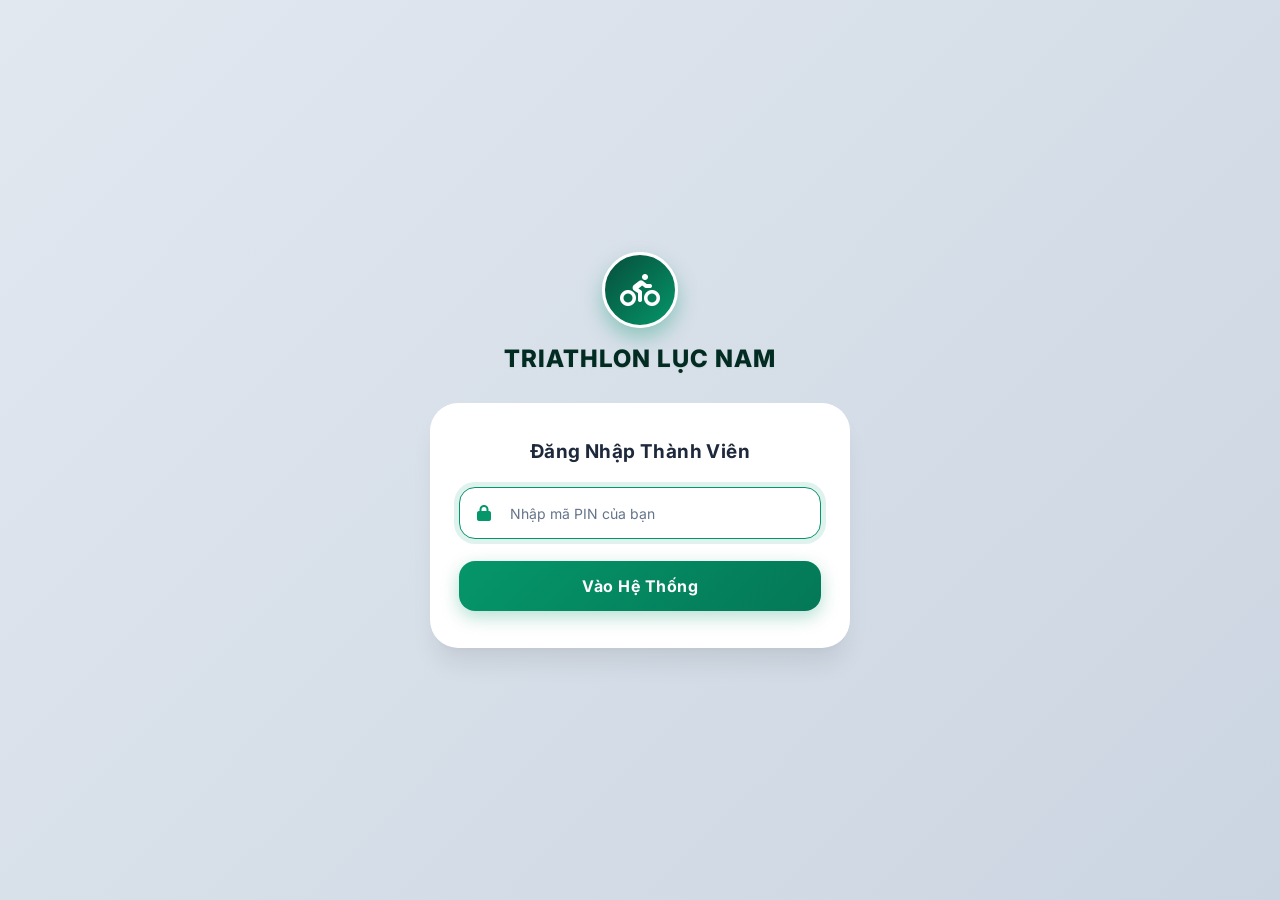
==== commit 8b2088e8: "Update admin.html" ====
--- a/admin.html
+++ b/admin.html
@@ -58,10 +58,6 @@
                 </div>
             </section>
                        
-            
-
-            
-
             <section class="dashboard-section">
                 <div class="section-title">Khu vực quản lý</div>
                 <div class="management-buttons">
@@ -81,13 +77,14 @@
                 </div>
             </section>
         </main>
+
         <!-- Đặt đoạn này ngay trước thẻ đóng </div> của app-container -->
-        <div class="logout-wrapper" style="padding: 20px;">
-            <button id="logoutBtn" class="btn-logout" style="width: 100%; padding: 12px; background: #FFF5F5; color: #C53030; border: 1px solid #FEB2B2; border-radius: 12px; cursor: pointer;">
+        <div class="logout-wrapper">
+            <button id="logoutBtn" class="btn-logout">
                 <i class="fa-solid fa-power-off"></i> Đăng xuất hệ thống
             </button>
         </div>
-        <div class="bottom-spacer" style="height: 20px;"></div>
+        <div class="bottom-spacer"></div>
 
         <!-- THANH ĐIỀU HƯỚNG ĐỒNG BỘ -->
         <nav class="bottom-nav">
@@ -164,7 +161,7 @@
             </div>
             <div class="modal-body">
                 <form id="resetPinForm" class="admin-form">
-                    <input type="text" name="username" style="display:none;" aria-hidden="true" autocomplete="username">
+                    <input type="text" name="username" class="hidden-username-input" aria-hidden="true" autocomplete="username">
                     
                     <div class="form-group">
                         <label>Chọn thành viên</label>
--- a/css/global.css
+++ b/css/global.css
@@ -0,0 +1,198 @@
+/* ==========================================================================
+   TRIATHLON LỤC NAM - GLOBAL CSS (global.css)
+   ========================================================================== */
+
+/* 1. MẶC ĐỊNH THEME: XANH NGỌC (DEFAULT) */
+:root {
+    --primary: #059669;
+    --primary-hover: #047857;
+    --primary-light: #ecfdf5;
+    --secondary: #10b981;
+    --dark: #064e3b;
+    --light: #f8fafc;
+    --white: #ffffff;
+    --border: #e2e8f0;
+    --text-main: #1e293b;
+    --text-muted: #64748b;
+    --danger: #e11d48;
+    --danger-bg: #fff1f2;
+    --warning: #d97706;
+}
+
+/* Kế thừa box-sizing và font chữ */
+* {
+    box-sizing: border-box;
+    margin: 0;
+    padding: 0;
+    font-family: 'Inter', sans-serif;
+    -webkit-tap-highlight-color: transparent;
+}
+
+body {
+    background-color: var(--light);
+    color: var(--text-main);
+    display: flex;
+    justify-content: center;
+    align-items: center;
+    min-height: 100vh;
+}
+
+/* Khung ứng dụng di động chung */
+.app-container {
+    width: 100%;
+    max-width: 480px;
+    background-color: var(--white);
+    min-height: 100vh;
+    box-shadow: 0 4px 20px rgba(0, 0, 0, 0.08);
+    display: flex;
+    flex-direction: column;
+    position: relative;
+    overflow-x: hidden;
+}
+
+/* ==========================================================================
+   HEADER CHUNG
+   ========================================================================== */
+.app-header {
+    background-color: var(--primary);
+    color: var(--white);
+    padding: 14px 16px;
+    display: flex;
+    justify-content: space-between;
+    align-items: center;
+    position: sticky;
+    top: 0;
+    z-index: 100;
+    box-shadow: 0 2px 8px rgba(0, 0, 0, 0.1);
+}
+
+.header-left {
+    display: flex;
+    align-items: center;
+    gap: 10px;
+}
+
+.mini-logo {
+    width: 32px;
+    height: 32px;
+    border-radius: 50%;
+    object-fit: cover;
+    border: 1.5px solid rgba(255, 255, 255, 0.8);
+}
+
+.brand-name {
+    font-weight: 700;
+    font-size: 15px;
+    letter-spacing: 0.5px;
+}
+
+/* ==========================================================================
+   MINI COLOR DOTS THEME SWITCHER (Nút & Menu chọn màu giao diện)
+   ========================================================================== */
+/* ==========================================================================
+   MINI COLOR DOTS THEME SWITCHER (Nút & Menu chọn màu giao diện)
+   ========================================================================== */
+.header-right {
+    display: flex;
+    align-items: center;
+    gap: 12px;
+    position: relative;
+}
+
+/* Các ô chọn màu linh hoạt, bo tròn góc mềm mại */
+.theme-dot-option {
+    border-radius: 8px !important;
+    border: 2px solid transparent !important;
+    cursor: pointer !important;
+    box-shadow: 0 2px 4px rgba(0, 0, 0, 0.15) !important;
+    transition: transform 0.2s, border-color 0.2s !important;
+    margin: 0 auto !important;
+}
+
+.theme-dot-option:hover {
+    transform: scale(1.1) !important;
+    border-color: var(--text-main) !important;
+}
+
+/* Khung menu sổ xuống chứa các ô màu */
+.theme-dropdown {
+    position: absolute;
+    top: 45px;
+    right: 0;
+    background: var(--white);
+    border-radius: 12px !important;
+    box-shadow: 0 8px 20px rgba(0, 0, 0, 0.15);
+    padding: 10px !important;
+    display: none;
+    z-index: 1000;
+    border: 1px solid var(--border);
+    animation: fadeIn 0.2s ease forwards;
+    grid-template-columns: repeat(3, 1fr);
+    gap: 8px !important;
+    width: 120px !important;
+}
+
+.theme-dropdown.show {
+    display: grid !important;
+}
+/* ==========================================================================
+   NAVIGATION ĐÁY MÀN HÌNH (BOTTOM NAV)
+   ========================================================================== */
+.bottom-nav {
+    position: fixed;
+    bottom: 0;
+    left: 50%;
+    transform: translateX(-50%);
+    width: 100%;
+    max-width: 480px;
+    background: var(--white);
+    border-top: 1px solid var(--border);
+    display: flex;
+    justify-content: space-around;
+    padding: 8px 0;
+    z-index: 99;
+    box-shadow: 0 -4px 10px rgba(0, 0, 0, 0.04);
+}
+
+.nav-item {
+    display: flex;
+    flex-direction: column;
+    align-items: center;
+    text-decoration: none;
+    color: var(--text-muted);
+    font-size: 11px;
+    font-weight: 500;
+    gap: 4px;
+    flex: 1;
+    transition: color 0.2s;
+}
+
+.nav-item i {
+    font-size: 18px;
+}
+
+.nav-item.active, .nav-item:hover {
+    color: var(--primary);
+}
+
+.bottom-spacer {
+    height: 70px;
+}
+
+/* ==========================================================================
+   HIỆU ỨNG & TIỆN ÍCH CHUNG
+   ========================================================================== */
+@keyframes fadeIn {
+    from {
+        opacity: 0;
+        transform: translateY(-6px);
+    }
+    to {
+        opacity: 1;
+        transform: translateY(0);
+    }
+}
+
+.animate-fade-in {
+    animation: fadeIn 0.3s ease-in-out;
+}
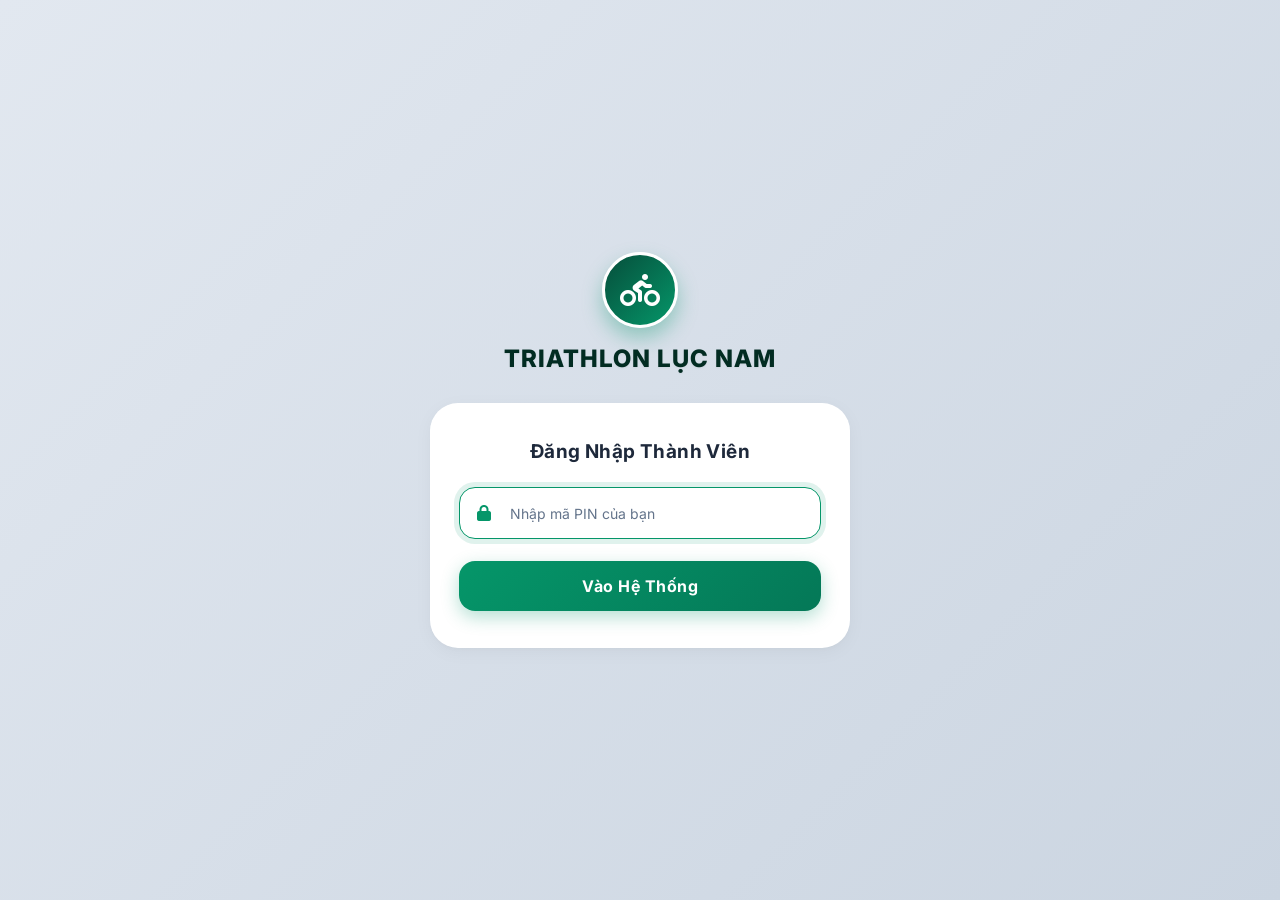
==== commit cc1f2a34: "Update admin.html" ====
--- a/admin.html
+++ b/admin.html
@@ -197,62 +197,8 @@
         </div>
     </div>
 
+    <!-- SCRIPTS -->
     <script src="js/api.js"></script>
     <script src="js/admin.js"></script>
-    <script>
-        document.addEventListener("DOMContentLoaded", () => {
-            // Tự động nạp theme đã lưu cho mọi file HTML ngay khi mở lên
-            const savedTheme = localStorage.getItem('app_theme');
-            if (savedTheme) {
-                loadThemeCss(savedTheme);
-            }
-
-            // Xử lý bật/tắt menu chấm màu sổ xuống (nếu trang đó có nút đổi màu)
-            const themeBtn = document.getElementById('themeSwitcherBtn');
-            const themeDropdown = document.getElementById('themeDropdown');
-
-            if (themeBtn && themeDropdown) {
-                themeBtn.addEventListener('click', (e) => {
-                    e.stopPropagation();
-                    themeDropdown.classList.toggle('show');
-                });
-
-                document.addEventListener('click', () => {
-                    themeDropdown.classList.remove('show');
-                });
-                
-                themeDropdown.addEventListener('click', (e) => {
-                    e.stopPropagation();
-                });
-            }
-        });
-
-        // Hàm thay đổi, lưu trữ và đồng bộ hóa cho toàn bộ các trang HTML khác
-        function setTheme(themeName) {
-            localStorage.setItem('app_theme', themeName);
-            loadThemeCss(themeName);
-            
-            const dropdown = document.getElementById('themeDropdown');
-            if (dropdown) dropdown.classList.remove('show');
-        }
-
-        // Hàm thực thi chèn link CSS tương ứng vào thẻ <head>
-        function loadThemeCss(themeName) {
-            let themeLink = document.getElementById('dynamic-theme-css');
-            
-            if (!themeLink) {
-                themeLink = document.createElement('link');
-                themeLink.id = 'dynamic-theme-css';
-                themeLink.rel = 'stylesheet';
-                document.head.appendChild(themeLink);
-            }
-
-            if (themeName === 'default') {
-                themeLink.href = '';
-            } else {
-                themeLink.href = `css/${themeName}.css`;
-            }
-        }
-    </script>
 </body>
 </html>
--- a/css/admin.css
+++ b/css/admin.css
@@ -1,16 +1,20 @@
+/**
+ * TRIATHLON LỤC NAM - RANKING & ADMIN STYLES (TỐI ƯU HOÁ & KHẮC PHỤC ẢNH)
+ */
+
 :root {
-    --primary: #059669;       /* Xanh ngọc lục bảo hiện đại, sang trọng hơn */
+    --primary: #059669;
     --primary-hover: #047857;
-    --dark: #064E3B;          /* Xanh đậm chuyên sâu cho header/brand */
-    --light: #ECFDF5;         /* Nền sáng tinh khiết mang sắc xanh nhẹ */
+    --dark: #064E3B;
+    --light: #ECFDF5;
     --white: #FFFFFF;
-    --background: #F8FAFC;    /* Nền tổng thể xám sáng hiện đại (Tailwind slate-50) */
-    --border: #E2E8F0;        /* Viền mảnh tinh tế */
-    --text-main: #1E293B;     /* Chữ chính đậm nét, dễ đọc (Slate-800) */
-    --text-muted: #64748B;    /* Chữ phụ nhạt hơn (Slate-500) */
-    --danger: #EF4444;        /* Đỏ cảnh báo hiện đại */
+    --background: #F8FAFC;
+    --border: #E2E8F0;
+    --text-main: #1E293B;
+    --text-muted: #64748B;
+    --amber: #F59E0B;
+    --danger: #EF4444;
     --danger-hover: #DC2626;
-    --amber: #F59E0B;         /* Vàng hổ phách nổi bật cho huy chương/cup */
     --card-shadow: 0 4px 20px -2px rgba(0, 0, 0, 0.05), 0 2px 6px -1px rgba(0, 0, 0, 0.03);
 }
 
@@ -27,9 +31,19 @@
     display: flex;
     justify-content: center;
     min-height: 100vh;
-}
-
-/* KHUNG GIẢ LẬP MOBILE APP (MAX 430PX) */
+    touch-action: pan-y;
+    overscroll-behavior-y: contain;
+}
+
+/* --- Global Image Fixes (Chống ảnh tự động to quá khổ) --- */
+img {
+    max-width: 100%;
+    height: auto;
+    object-fit: cover;
+    display: block;
+}
+
+/* --- Layout --- */
 .app-container {
     width: 100%;
     max-width: 430px;
@@ -39,11 +53,17 @@
     flex-direction: column;
     position: relative;
     box-shadow: 0 0 40px rgba(0, 0, 0, 0.15);
+    padding-bottom: 70px;
     overflow-x: hidden;
     margin: 0 auto;
 }
 
-/* HEADER CỐ ĐỊNH HIỆN ĐẠI */
+.app-content {
+    padding: 16px;
+    flex: 1;
+}
+
+/* --- Header --- */
 .app-header {
     background: linear-gradient(135deg, var(--dark), #065F46);
     color: var(--white);
@@ -57,10 +77,23 @@
     box-shadow: 0 4px 12px rgba(6, 78, 59, 0.15);
 }
 
+.header-left, .header-center {
+    display: flex;
+    align-items: center;
+    color: var(--white);
+    gap: 10px;
+}
+
 .header-left {
-    display: flex;
-    align-items: center;
-    gap: 12px;
+    font-size: 13px;
+    font-weight: 700;
+    cursor: pointer;
+}
+
+.header-center {
+    font-size: 15px;
+    font-weight: 700;
+    letter-spacing: 0.5px;
 }
 
 .mini-logo {
@@ -69,12 +102,12 @@
     border-radius: 50%;
     object-fit: cover;
     border: 2px solid rgba(255, 255, 255, 0.3);
-}
-
-.brand-name {
-    font-size: 15px;
-    font-weight: 700;
-    letter-spacing: 0.5px;
+    flex-shrink: 0;
+}
+
+.trophy-icon {
+    color: #FBBF24;
+    font-size: 16px;
 }
 
 #logoutBtn {
@@ -88,13 +121,40 @@
 }
 #logoutBtn:hover { opacity: 1; }
 
-/* SCROLL AREA CONTENT */
-.app-content {
-    padding: 16px;
-    flex: 1;
-}
-
-/* CARD THÔNG TIN ADMIN & PROFILE */
+/* --- Summary Cards --- */
+.summary-cards {
+    display: grid;
+    grid-template-columns: repeat(2, 1fr);
+    gap: 10px;
+    margin-bottom: 16px;
+}
+
+.mini-card {
+    background-color: var(--white);
+    border: 1px solid var(--border);
+    border-radius: 14px;
+    padding: 12px;
+    display: flex;
+    align-items: center;
+    gap: 10px;
+    box-shadow: var(--card-shadow);
+}
+
+.mini-card .icon { font-size: 20px; }
+.mini-card .label { 
+    font-size: 10px; 
+    color: var(--text-muted); 
+    display: block; 
+    font-weight: 600;
+    text-transform: uppercase;
+}
+.mini-card h5 { 
+    font-size: 14px; 
+    color: var(--primary); 
+    font-weight: 700; 
+}
+
+/* --- Admin & Profile Cards --- */
 .admin-card, .profile-card {
     background-color: var(--white);
     border: 1px solid var(--border);
@@ -108,11 +168,9 @@
     transition: transform 0.2s;
 }
 
-.admin-card:hover {
-    transform: translateY(-2px);
-}
-
-.admin-card-info {
+.admin-card:hover { transform: translateY(-2px); }
+
+.admin-card-info, .profile-info {
     flex: 1;
     min-width: 0;
 }
@@ -155,25 +213,148 @@
     object-fit: cover;
     border: 3px solid var(--light);
     box-shadow: 0 4px 10px rgba(5, 150, 105, 0.2);
-}
-
-/* KHU VỰC TIÊU ĐỀ SECTION */
-.dashboard-section {
-    margin-bottom: 22px;
-}
+    flex-shrink: 0;
+}
+
+.admin-card-avatar img, .profile-avatar img {
+    width: 100%;
+    height: 100%;
+    object-fit: cover;
+}
+
+/* --- Podium --- */
+.podium-section {
+    margin-bottom: 24px;
+    padding: 0 4px;
+}
+
+.podium-container {
+    display: flex;
+    align-items: flex-end;
+    justify-content: center;
+    gap: 8px;
+    padding-top: 24px;
+}
+
+.podium-card {
+    background-color: var(--white);
+    border: 2px solid var(--border);
+    border-radius: 18px;
+    padding: 14px 6px;
+    text-align: center;
+    flex: 1;
+    min-width: 0;
+    box-shadow: var(--card-shadow);
+    position: relative;
+    transition: transform 0.2s ease;
+    display: flex;
+    flex-direction: column;
+    align-items: center;
+}
+
+.podium-card:hover { transform: translateY(-4px); }
+
+.podium-card.rank-1, .podium-card-1 { 
+    height: 120px; min-height: 190px; 
+    border-color: #FBBF24; 
+    background: linear-gradient(180deg, #FFFDF0 0%, var(--white) 100%); 
+    z-index: 2; 
+}
+.podium-card.rank-2, .podium-card-2 { 
+    height: 140px; min-height: 170px; 
+    border-color: #94A3B8; 
+    background: linear-gradient(180deg, #F8FAFC 0%, var(--white) 100%); 
+    z-index: 1; 
+}
+.podium-card.rank-3, .podium-card-3 { 
+    height: 110px; min-height: 155px; 
+    border-color: #B45309; 
+    background: linear-gradient(180deg, #FFF8F5 0%, var(--white) 100%); 
+    z-index: 1; 
+}
+
+.podium-medal {
+    font-size: 22px;
+    position: absolute;
+    top: -14px;
+    left: 50%;
+    transform: translateX(-50%);
+    filter: drop-shadow(0 2px 4px rgba(0, 0, 0, 0.1));
+}
+
+.avatar-frame {
+    width: 60px;
+    height: 60px;
+    border-radius: 50%;
+    overflow: hidden;
+    margin: 4px auto 6px auto;
+    background-color: #E2E8F0;
+    flex-shrink: 0;
+}
+
+.rank-1 .avatar-frame { box-shadow: 0 0 0 2px var(--white), 0 0 0 4px #FBBF24; }
+.rank-2 .avatar-frame { box-shadow: 0 0 0 2px var(--white), 0 0 0 4px #94A3B8; }
+.rank-3 .avatar-frame { box-shadow: 0 0 0 2px var(--white), 0 0 0 4px #B45309; }
+
+.avatar-frame img { width: 100%; height: 100%; object-fit: cover; }
+
+.rank-label {
+    font-size: 10px;
+    font-weight: 900;
+    text-transform: uppercase;
+    letter-spacing: 0.5px;
+    margin-bottom: 4px;
+}
+.rank-1 .rank-label { color: #D97706; }
+.rank-2 .rank-label { color: #475569; }
+.rank-3 .rank-label { color: #9A3412; }
+
+.podium-name {
+    font-size: 12px;
+    font-weight: 700;
+    color: var(--text-main);
+    margin: 2px 0;
+    width: 100%;
+    white-space: nowrap;
+    overflow: hidden;
+    text-overflow: ellipsis;
+    padding: 0 2px;
+}
+
+.member-score {
+    font-size: 10px;
+    font-weight: 700;
+    color: var(--dark);
+    background-color: var(--light);
+    border: 1px solid var(--primary);
+    padding: 3px 8px;
+    border-radius: 12px;
+    display: inline-block;
+    margin-top: auto;
+    white-space: nowrap;
+}
+
+.rank-1 .member-score {
+    border-color: #FBBF24;
+    background-color: #FFFDF0;
+    color: #B45309;
+}
+
+/* --- Dashboard Section & Stats Grid --- */
+.dashboard-section { margin-bottom: 22px; }
 
 .section-title {
-    font-size: 14px;
+    font-size: 13px;
     font-weight: 700;
     color: var(--dark);
     margin-bottom: 12px;
+    letter-spacing: 0.5px;
     text-transform: uppercase;
-    letter-spacing: 0.8px;
     display: flex;
     align-items: center;
     gap: 8px;
 }
-
+.section-title i { color: var(--primary); }
 .section-title::before {
     content: '';
     display: inline-block;
@@ -183,7 +364,6 @@
     border-radius: 2px;
 }
 
-/* THỐNG KÊ TỔNG QUAN (LƯỚI 3 CỘT) MÀU SẮC THÔNG MINH */
 .stats-grid {
     display: grid;
     grid-template-columns: repeat(3, 1fr);
@@ -234,7 +414,6 @@
     font-weight: 600;
 }
 
-/* Tùy chỉnh riêng cho các thẻ Top tên người dẫn đầu */
 [id$="Name"] {
     font-size: 12px;
     font-weight: 700;
@@ -246,7 +425,59 @@
     margin: 0 auto;
 }
 
-/* KHU VỰC QUẢN LÝ & NÚT BẤM */
+/* --- Filters & Search --- */
+.filter-section { margin-bottom: 12px; }
+
+.tabs-scroll {
+    display: flex;
+    gap: 8px;
+    overflow-x: auto;
+    padding-bottom: 4px;
+    scrollbar-width: none;
+}
+.tabs-scroll::-webkit-scrollbar { display: none; }
+
+.tab-btn {
+    padding: 8px 16px;
+    background-color: var(--white);
+    border: 1px solid var(--border);
+    border-radius: 50px;
+    font-size: 12px;
+    font-weight: 600;
+    color: var(--text-main);
+    white-space: nowrap;
+    cursor: pointer;
+    transition: all 0.2s;
+    box-shadow: var(--card-shadow);
+}
+.tab-btn.active {
+    background-color: var(--primary);
+    color: var(--white);
+    border-color: var(--primary);
+}
+
+.search-box {
+    background-color: var(--white);
+    border: 1px solid var(--border);
+    border-radius: 12px;
+    padding: 10px 14px;
+    display: flex;
+    align-items: center;
+    gap: 10px;
+    margin-bottom: 16px;
+    box-shadow: var(--card-shadow);
+}
+.search-box i { color: var(--text-muted); font-size: 14px; }
+.search-box input {
+    border: none;
+    outline: none;
+    width: 100%;
+    font-size: 13px;
+    color: var(--text-main);
+    background: transparent;
+}
+
+/* --- Management Buttons & Forms --- */
 .management-buttons {
     display: flex;
     flex-direction: column;
@@ -289,129 +520,57 @@
     border-color: #FED7D7;
     color: var(--danger);
 }
-
-.btn-manage.danger i {
-    color: var(--danger);
-}
-
+.btn-manage.danger i { color: var(--danger); }
 .btn-manage.danger:hover {
     background-color: #FFF5F5;
     border-color: var(--danger);
     color: var(--danger-hover);
 }
 
-/* BẢNG XẾP HẠNG THU GỌN */
-.ranking-table-container {
-    background-color: var(--white);
-    border-radius: 16px;
-    border: 1px solid var(--border);
-    max-height: 200px !important;
-    overflow-y: auto !important;
-    position: relative;
-    box-shadow: var(--card-shadow);
-    scrollbar-width: thin;
-}
-
-.ranking-table-container::-webkit-scrollbar {
-    width: 4px;
-}
-.ranking-table-container::-webkit-scrollbar-thumb {
-    background-color: var(--border);
-    border-radius: 10px;
-}
-
-.ranking-table {
-    width: 100%;
-    border-collapse: collapse;
-}
-
-.ranking-table th {
-    font-family: 'Inter', sans-serif;
-    background-color: #F1F5F9;
-    color: var(--text-muted);
-    font-size: 11px;
-    font-weight: 700;
-    padding: 12px;
-    text-align: left;
-    position: sticky;
-    top: 0;
-    z-index: 10;
-    text-transform: uppercase;
-}
-
-.ranking-table td {
-    font-family: 'Inter', sans-serif;
-    padding: 12px;
-    font-size: 13px;
-    color: var(--text-main);
-    border-bottom: 1px solid var(--background);
-}
-
-.ranking-table td:nth-child(2) {
-    font-weight: 600;
-    color: var(--text-main);
-    text-align: left;
-}
-
-.ranking-table tr:hover td {
-    background-color: var(--light);
-}
-
-.rank-badge {
-    display: inline-block;
-    width: 26px;
-    height: 26px;
-    line-height: 26px;
-    text-align: center;
-    border-radius: 50%;
-    font-weight: 700;
-    font-size: 12px;
-}
-.rank-1 { background-color: #FEF3C7; color: #D97706; box-shadow: 0 2px 6px rgba(217, 119, 6, 0.2); }
-.rank-2 { background-color: #F1F5F9; color: #475569; }
-.rank-3 { background-color: #FFEDD5; color: #C2410C; }
-
-/* HOẠT ĐỘNG GẦN ĐÂY & CONTAINER CHUNG */
-.admin-card-container {
-    background: var(--white);
-    border: 1px solid var(--border);
-    border-radius: 16px;
-    box-shadow: var(--card-shadow);
-    overflow: hidden;
-}
-
-.scroll-viewport, .history-list {
-    max-height: 190px !important;
-    min-height: 190px !important;
-    overflow-y: auto !important;
-    padding-right: 4px;
-    scrollbar-width: thin;
-}
-
-.activity-item, .history-item {
-    background: var(--white);
-    border-bottom: 1px solid var(--border);
-    padding: 14px 16px;
-    display: flex;
+/* --- Tables & Lists --- */
+.leaderboard-list {
+    display: flex;
+    flex-direction: column;
+    gap: 8px;
+    max-height: 50vh;
+    overflow-y: auto;
+    padding-right: 2px;
+}
+
+.row-item {
+    background-color: var(--white);
+    border: 1px solid var(--border);
+    border-radius: 14px;
+    padding: 12px 14px;
+    display: flex;
+    align-items: center;
     justify-content: space-between;
-    align-items: center;
-    transition: background 0.2s;
-}
-
-.activity-item:hover {
-    background-color: var(--light);
-}
-
-.activity-top {
-    display: flex;
-    justify-content: space-between;
-    font-size: 12px;
-    margin-bottom: 4px;
-}
-.activity-user { font-weight: 700; color: var(--dark); }
-.activity-date { color: var(--text-muted); font-size: 11px; }
-
-/* FORM VÀ NHẬP LIỆU */
+    cursor: pointer;
+    transition: all 0.2s;
+    box-shadow: var(--card-shadow);
+}
+.row-item:hover { 
+    background-color: var(--light); 
+    border-color: var(--primary); 
+}
+
+.row-left { display: flex; align-items: center; gap: 12px; }
+.row-index { font-size: 13px; font-weight: 700; color: var(--text-muted); width: 20px; text-align: center; }
+.row-avatar { 
+    width: 36px; 
+    height: 36px; 
+    border-radius: 50%; 
+    object-fit: cover; 
+    border: 1px solid var(--border); 
+    flex-shrink: 0;
+}
+.row-name { font-size: 13px; font-weight: 600; color: var(--text-main); }
+
+.row-right { display: flex; align-items: center; gap: 16px; }
+.row-score { font-size: 13px; font-weight: 700; color: var(--primary); width: 80px; text-align: right; white-space: nowrap; flex-shrink: 0; padding-right: 5px; }
+.row-cups { font-size: 12px; font-weight: 700; color: var(--amber); width: 35px; text-align: center; }
+
+/* --- Forms & Inputs --- */
 .styled-form, .admin-form {
     background-color: var(--white);
     border: 1px solid var(--border);
@@ -476,97 +635,97 @@
     transform: translateY(-1px);
 }
 
-/* TAB CHUYỂN ĐỔI */
-.tab-navigation {
-    display: flex;
-    gap: 6px;
-    margin-bottom: 14px;
-    background: var(--white);
-    padding: 6px;
-    border: 1px solid var(--border);
-    border-radius: 16px;
-    box-shadow: var(--card-shadow);
-}
-
-.tab-btn {
-    flex: 1;
-    padding: 10px;
-    font-size: 13px;
-    font-weight: 600;
-    cursor: pointer;
-    border-radius: 12px;
-    border: none;
-    transition: all 0.2s ease-in-out;
-    background: transparent;
-    color: var(--text-muted);
-}
-
-.tab-btn.active {
-    background-color: var(--primary) !important;
-    color: var(--white) !important;
-    box-shadow: 0 4px 12px rgba(5, 150, 105, 0.3);
-}
-
-/* NÚT ĐĂNG XUẤT CUỐI TRANG */
-.logout-wrapper {
+/* --- Logout & Spacing --- */
+.logout-wrapper, .logout-section-wrap { 
+    margin: 20px 0; 
     padding: 0 16px;
+    text-align: center; 
 }
 
 .btn-logout {
+    background-color: #FFF5F5 !important;
+    color: var(--danger) !important;
+    border: 1px solid #FEB2B2 !important;
+    padding: 14px !important;
+    border-radius: 14px !important;
+    font-weight: 700 !important;
+    cursor: pointer !important;
     display: flex !important;
     align-items: center !important;
     justify-content: center !important;
-    gap: 8px !important;
+    gap: 10px !important;
     width: 100% !important;
-    padding: 14px !important;
-    background-color: #FEF2F2 !important; 
-    color: var(--danger) !important;
-    border: 1px solid #FECACA !important;
-    border-radius: 14px !important;
     font-size: 14px !important;
-    font-weight: 700 !important;
-    cursor: pointer !important;
-    margin-top: 10px !important;
-    margin-bottom: 24px !important;
-    transition: all 0.2s ease-in-out !important;
-}
-
-.btn-logout:hover {
-    background-color: var(--danger) !important;
+    transition: all 0.3s ease !important;
+}
+.btn-logout:hover { 
+    background-color: var(--danger) !important; 
     color: var(--white) !important;
     border-color: var(--danger) !important;
     box-shadow: 0 4px 12px rgba(239, 68, 68, 0.25) !important;
 }
 
-/* HỆ THỐNG POPUP MODAL STYLES */
+.bottom-spacer, .bottom-spacer-large { height: 80px; }
+.admin-link-contents { display: contents; }
+.hidden-username-input { display: none; }
+
+/* --- Bottom Nav --- */
+.bottom-nav {
+    position: fixed !important;
+    bottom: 0 !important;
+    left: 50% !important;
+    transform: translateX(-50%) !important;
+    width: 100% !important;
+    max-width: 430px !important;
+    height: 60px !important;
+    background-color: rgba(255, 255, 255, 0.95) !important;
+    backdrop-filter: blur(10px);
+    border-top: 1px solid var(--border) !important;
+    display: flex !important;
+    justify-content: space-around !important;
+    align-items: center !important;
+    padding: 0 4px !important;
+    z-index: 9999 !important;
+    box-shadow: 0 -8px 20px rgba(0, 0, 0, 0.06) !important;
+}
+
+.bottom-nav .nav-item {
+    display: flex;
+    flex-direction: column;
+    align-items: center;
+    justify-content: center;
+    text-decoration: none;
+    color: var(--text-muted);
+    font-size: 10px;
+    font-weight: 600;
+    flex: 1;
+    height: 100%;
+    transition: all 0.2s ease;
+    gap: 3px;
+}
+.bottom-nav .nav-item i { font-size: 18px; transition: transform 0.2s; }
+.bottom-nav .nav-item.active { color: var(--primary) !important; }
+.bottom-nav .nav-item.active i { transform: translateY(-2px); }
+
+/* --- Modal --- */
 .modal-overlay {
     position: fixed;
-    top: 0;
-    left: 0;
-    width: 100%;
-    height: 100%;
+    top: 0; left: 0; width: 100%; height: 100%;
     background-color: rgba(15, 23, 42, 0.6);
     backdrop-filter: blur(4px);
     z-index: 1000;
     display: flex;
     justify-content: center;
     align-items: flex-end;
-    opacity: 0;
-    visibility: hidden;
+    opacity: 0; visibility: hidden;
     transition: all 0.3s cubic-bezier(0.16, 1, 0.3, 1);
 }
-
-.modal-overlay.show {
-    opacity: 1;
-    visibility: visible;
-}
+.modal-overlay.show { opacity: 1; visibility: visible; }
 
 .modal-box {
-    width: 100%;
-    max-width: 430px;
-    background-color: var(--white);
-    border-top-left-radius: 24px;
-    border-top-right-radius: 24px;
+    width: 100%; max-width: 430px;
+    background-color: var(--white);
+    border-top-left-radius: 24px; border-top-right-radius: 24px;
     padding: 22px;
     max-height: 85vh;
     display: flex;
@@ -575,18 +734,11 @@
     transition: transform 0.3s cubic-bezier(0.16, 1, 0.3, 1);
     box-shadow: 0 -10px 30px rgba(0, 0, 0, 0.15);
 }
-
-.modal-overlay.show .modal-box {
-    transform: translateY(0);
-}
+.modal-overlay.show .modal-box { transform: translateY(0); }
 
 .modal-header {
-    display: flex;
-    justify-content: space-between;
-    align-items: center;
-    margin-bottom: 16px;
-    border-bottom: 1px solid var(--border);
-    padding-bottom: 12px;
+    display: flex; justify-content: space-between; align-items: center;
+    border-bottom: 1px solid var(--border); padding-bottom: 12px; margin-bottom: 16px;
 }
 .modal-header h3 { color: var(--dark); font-size: 16px; font-weight: 700; }
 .modal-header button { 
@@ -606,76 +758,20 @@
 .modal-header button:hover { background: var(--border); color: var(--text-main); }
 .modal-body.scrollable { overflow-y: auto; padding-right: 4px; }
 
-/* SKELETON LOADING EFFECTS */
+/* --- Skeleton & Animation --- */
 .skeleton {
     background: linear-gradient(90deg, #F1F5F9 25%, #E2E8F0 50%, #F1F5F9 75%);
     background-size: 200% 100%;
     animation: loadingAnimation 1.5s infinite;
     color: transparent !important;
 }
-.skeleton span, .skeleton-text { color: transparent !important; }
-
 @keyframes loadingAnimation {
     0% { background-position: 200% 0; }
     100% { background-position: -200% 0; }
 }
 
-/* ANIMATION FADE IN */
-.animate-fade-in { 
-    animation: fadeIn 0.35s cubic-bezier(0.16, 1, 0.3, 1) forwards; 
-}
-
+.animate-fade-in { animation: fadeIn 0.35s cubic-bezier(0.16, 1, 0.3, 1) forwards; }
 @keyframes fadeIn {
     from { opacity: 0; transform: scale(0.98) translateY(6px); }
     to { opacity: 1; transform: scale(1) translateY(0); }
 }
-
-/* THANH ĐIỀU HƯỚNG DƯỚI ĐÁY (BOTTOM NAVIGATION) */
-.bottom-nav {
-    position: fixed;
-    bottom: 0;
-    left: 50%;
-    transform: translateX(-50%);
-    width: 100%;
-    max-width: 430px;
-    background-color: rgba(255, 255, 255, 0.95);
-    backdrop-filter: blur(10px);
-    border-top: 1px solid var(--border);
-    display: flex;
-    justify-content: space-around;
-    align-items: center;
-    padding: 8px 4px 12px 4px;
-    z-index: 999;
-    box-shadow: 0 -8px 20px rgba(0, 0, 0, 0.06);
-}
-
-.nav-item {
-    flex: 1;
-    display: flex;
-    flex-direction: column;
-    align-items: center;
-    text-decoration: none;
-    color: var(--text-muted);
-    font-size: 10px;
-    font-weight: 600;
-    gap: 4px;
-    transition: all 0.2s;
-}
-
-.nav-item i {
-    font-size: 18px;
-    transition: transform 0.2s;
-}
-
-.nav-item.active {
-    color: var(--primary);
-}
-
-.nav-item.active i {
-    transform: translateY(-2px);
-}
-
-.bottom-spacer {
-    height: 80px; 
-    width: 100%;
-}
--- a/css/global.css
+++ b/css/global.css
@@ -1,6 +1,8 @@
-/* ==========================================================================
-   TRIATHLON LỤC NAM - GLOBAL CSS (global.css)
-   ========================================================================== */
+/**
+ * ==========================================================================
+ * TRIATHLON LỤC NAM - GLOBAL & THEME SYSTEM (UPGRADED)
+ * ==========================================================================
+ */
 
 /* 1. MẶC ĐỊNH THEME: XANH NGỌC (DEFAULT) */
 :root {
@@ -17,9 +19,11 @@
     --danger: #e11d48;
     --danger-bg: #fff1f2;
     --warning: #d97706;
-}
-
-/* Kế thừa box-sizing và font chữ */
+    --amber: #f59e0b;
+    --card-shadow: 0 4px 20px -2px rgba(0, 0, 0, 0.05), 0 2px 6px -1px rgba(0, 0, 0, 0.03);
+}
+
+/* Kế thừa box-sizing và font chữ chuẩn */
 * {
     box-sizing: border-box;
     margin: 0;
@@ -29,55 +33,77 @@
 }
 
 body {
-    background-color: var(--light);
+    background-color: #cbd5e1;
     color: var(--text-main);
     display: flex;
     justify-content: center;
     align-items: center;
     min-height: 100vh;
+    touch-action: pan-y;
+}
+
+/* Chống ảnh tự động to quá khổ */
+img {
+    max-width: 100%;
+    height: auto;
+    object-fit: cover;
+    display: block;
 }
 
 /* Khung ứng dụng di động chung */
 .app-container {
     width: 100%;
     max-width: 480px;
-    background-color: var(--white);
+    background-color: var(--light);
     min-height: 100vh;
-    box-shadow: 0 4px 20px rgba(0, 0, 0, 0.08);
+    box-shadow: 0 0 40px rgba(0, 0, 0, 0.15);
     display: flex;
     flex-direction: column;
     position: relative;
     overflow-x: hidden;
+    margin: 0 auto;
+    padding-bottom: 70px;
+}
+
+.app-content {
+    padding: 16px;
+    flex: 1;
 }
 
 /* ==========================================================================
    HEADER CHUNG
    ========================================================================== */
 .app-header {
-    background-color: var(--primary);
+    background: linear-gradient(135deg, var(--dark), var(--primary-hover));
     color: var(--white);
-    padding: 14px 16px;
+    padding: 16px 20px;
     display: flex;
     justify-content: space-between;
     align-items: center;
     position: sticky;
     top: 0;
     z-index: 100;
-    box-shadow: 0 2px 8px rgba(0, 0, 0, 0.1);
-}
-
-.header-left {
+    box-shadow: 0 4px 12px rgba(6, 78, 59, 0.15);
+}
+
+.header-left, .header-center {
     display: flex;
     align-items: center;
     gap: 10px;
-}
+    color: var(--white);
+    font-weight: 700;
+}
+
+.header-left { font-size: 13px; cursor: pointer; }
+.header-center { font-size: 15px; letter-spacing: 0.5px; }
 
 .mini-logo {
     width: 32px;
     height: 32px;
     border-radius: 50%;
     object-fit: cover;
-    border: 1.5px solid rgba(255, 255, 255, 0.8);
+    border: 2px solid rgba(255, 255, 255, 0.3);
+    flex-shrink: 0;
 }
 
 .brand-name {
@@ -89,9 +115,6 @@
 /* ==========================================================================
    MINI COLOR DOTS THEME SWITCHER (Nút & Menu chọn màu giao diện)
    ========================================================================== */
-/* ==========================================================================
-   MINI COLOR DOTS THEME SWITCHER (Nút & Menu chọn màu giao diện)
-   ========================================================================== */
 .header-right {
     display: flex;
     align-items: center;
@@ -99,8 +122,34 @@
     position: relative;
 }
 
+.theme-container {
+    position: relative;
+}
+
+.theme-switcher-btn {
+    padding: 0;
+    display: flex;
+    align-items: center;
+    justify-content: center;
+    background: transparent;
+    border: none;
+    cursor: pointer;
+}
+
+.theme-current-color {
+    width: 28px;
+    height: 28px;
+    border-radius: 50%;
+    background: var(--primary);
+    display: inline-block;
+    border: 2px solid rgba(255, 255, 255, 0.9);
+    box-shadow: 0 2px 6px rgba(0, 0, 0, 0.25);
+}
+
 /* Các ô chọn màu linh hoạt, bo tròn góc mềm mại */
 .theme-dot-option {
+    width: 30px;
+    height: 30px;
     border-radius: 8px !important;
     border: 2px solid transparent !important;
     cursor: pointer !important;
@@ -129,54 +178,86 @@
     animation: fadeIn 0.2s ease forwards;
     grid-template-columns: repeat(3, 1fr);
     gap: 8px !important;
-    width: 120px !important;
+    width: 140px !important;
 }
 
 .theme-dropdown.show {
     display: grid !important;
 }
+
+/* Danh mục màu sắc đồng bộ hệ thống */
+.theme-default { background: #059669; }
+.theme-blue { background: #2563EB; }
+.theme-amber { background: #D97706; }
+.theme-purple { background: #7C3AED; }
+.theme-rose { background: #E11D48; }
+.theme-midnight { background: #0F172A; }
+.theme-cyberpunk { background: #06b6d4; }
+.theme-glass { background: #047857; }
+.theme-sunset { background: #ea580c; }
+.theme-mono { background: #18181b; }
+.theme-ocean { background: #0284c7; }
+.theme-royalgold { background: #7c3aed; }
+.theme-matcha { background: #65a30d; }
+.theme-sakura { background: #db2777; }
+.theme-vintage { background: #78350f; }
+.theme-arctic { background: #0ea5e9; }
+.theme-rainbow-vivid { background: linear-gradient(135deg, #ff0000, #ff7f00, #ffff00, #00ff00, #0000ff, #4b0082, #8b00ff); }
+.theme-rainbow-pastel { background: linear-gradient(135deg, #fbcfe8, #fed7aa, #fef08a, #d9f99d, #bae6fd, #e9d5ff); }
+.theme-rainbow-neon { background: radial-gradient(circle, #ff007f, #7f00ff, #00ffff); }
+
 /* ==========================================================================
    NAVIGATION ĐÁY MÀN HÌNH (BOTTOM NAV)
    ========================================================================== */
 .bottom-nav {
-    position: fixed;
-    bottom: 0;
-    left: 50%;
-    transform: translateX(-50%);
-    width: 100%;
-    max-width: 480px;
-    background: var(--white);
-    border-top: 1px solid var(--border);
-    display: flex;
-    justify-content: space-around;
-    padding: 8px 0;
-    z-index: 99;
-    box-shadow: 0 -4px 10px rgba(0, 0, 0, 0.04);
+    position: fixed !important;
+    bottom: 0 !important;
+    left: 50% !important;
+    transform: translateX(-50%) !important;
+    width: 100% !important;
+    max-width: 480px !important;
+    background: rgba(255, 255, 255, 0.95) !important;
+    backdrop-filter: blur(10px);
+    border-top: 1px solid var(--border) !important;
+    display: flex !important;
+    justify-content: space-around !important;
+    align-items: center !important;
+    padding: 8px 4px 12px 4px !important;
+    z-index: 999 !important;
+    box-shadow: 0 -8px 20px rgba(0, 0, 0, 0.06) !important;
 }
 
 .nav-item {
     display: flex;
     flex-direction: column;
     align-items: center;
+    justify-content: center;
     text-decoration: none;
     color: var(--text-muted);
-    font-size: 11px;
-    font-weight: 500;
+    font-size: 10px;
+    font-weight: 600;
     gap: 4px;
     flex: 1;
-    transition: color 0.2s;
+    height: 100%;
+    transition: all 0.2s ease;
 }
 
 .nav-item i {
     font-size: 18px;
+    transition: transform 0.2s;
 }
 
 .nav-item.active, .nav-item:hover {
-    color: var(--primary);
+    color: var(--primary) !important;
+}
+
+.nav-item.active i {
+    transform: translateY(-2px);
 }
 
 .bottom-spacer {
-    height: 70px;
+    height: 80px;
+    width: 100%;
 }
 
 /* ==========================================================================
@@ -185,14 +266,14 @@
 @keyframes fadeIn {
     from {
         opacity: 0;
-        transform: translateY(-6px);
+        transform: translateY(-6px) scale(0.98);
     }
     to {
         opacity: 1;
-        transform: translateY(0);
+        transform: translateY(0) scale(1);
     }
 }
 
 .animate-fade-in {
-    animation: fadeIn 0.3s ease-in-out;
-}+    animation: fadeIn 0.35s cubic-bezier(0.16, 1, 0.3, 1) forwards;
+}
